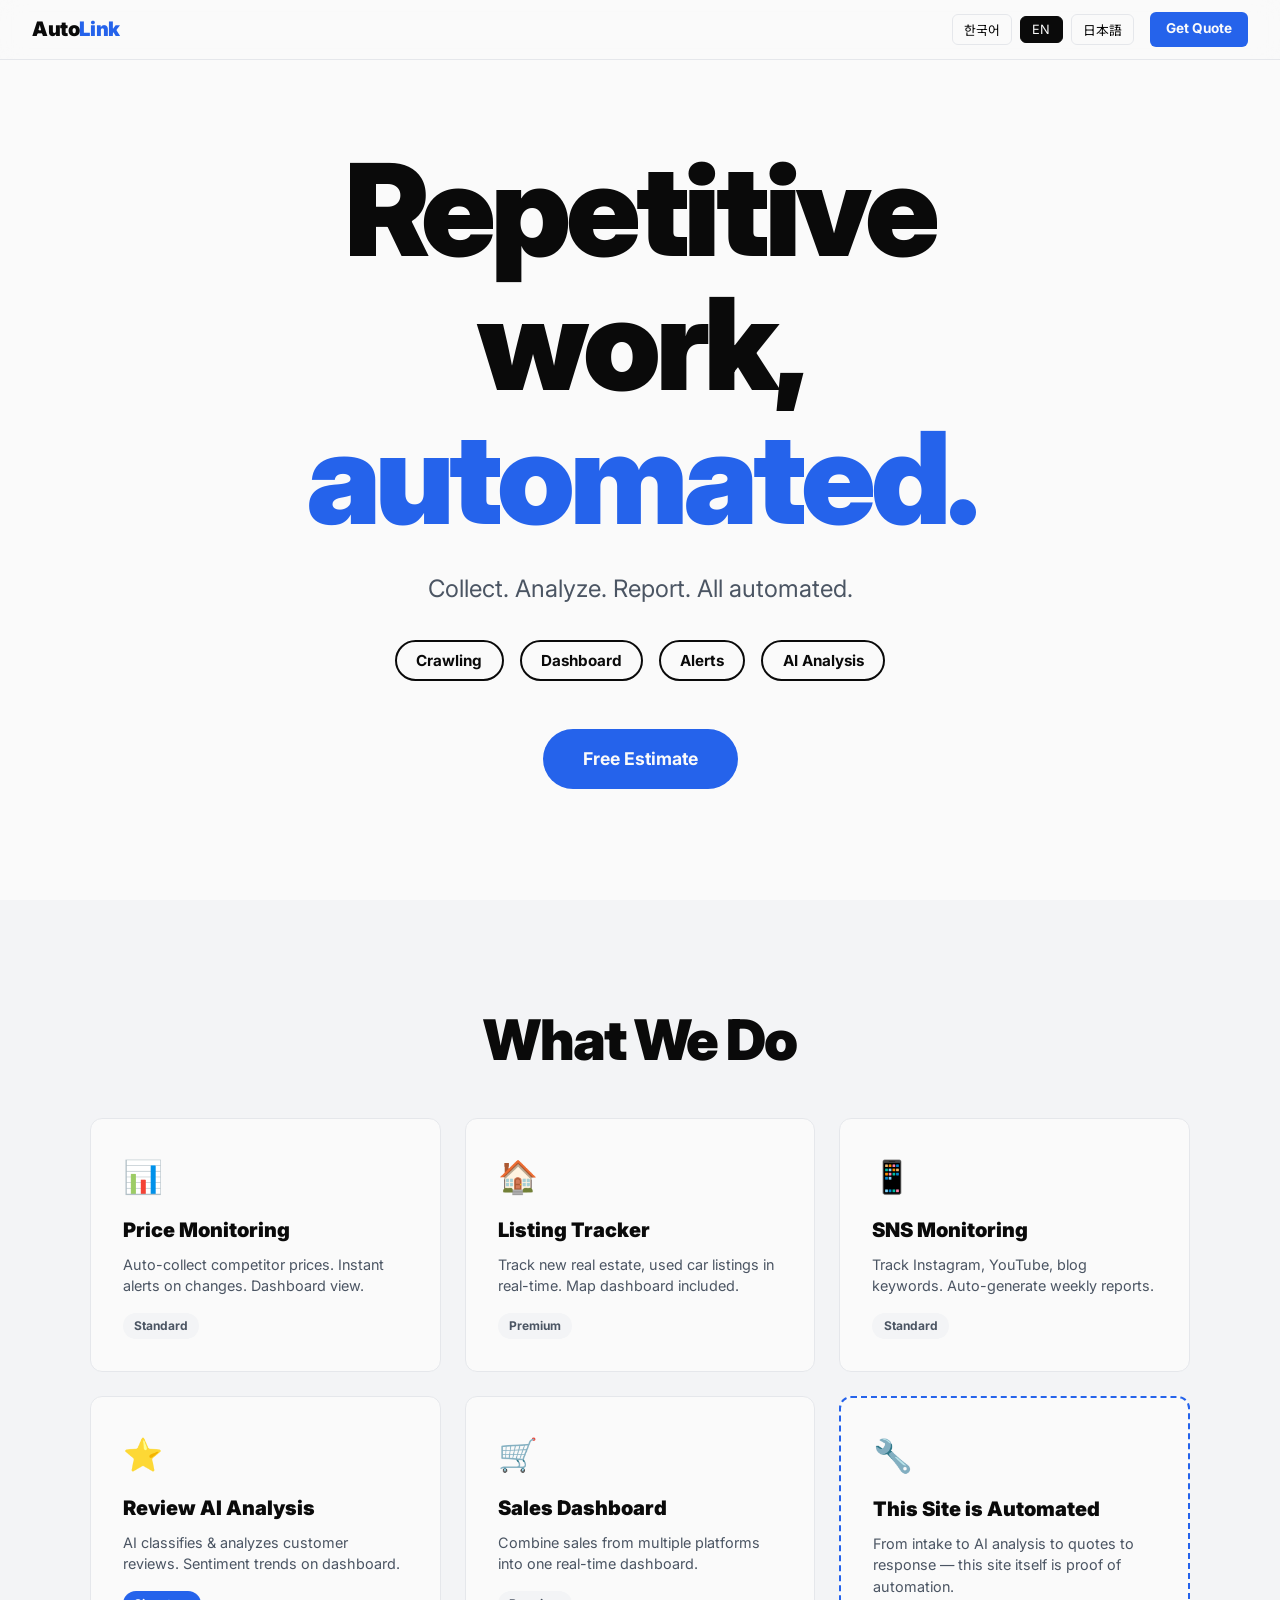
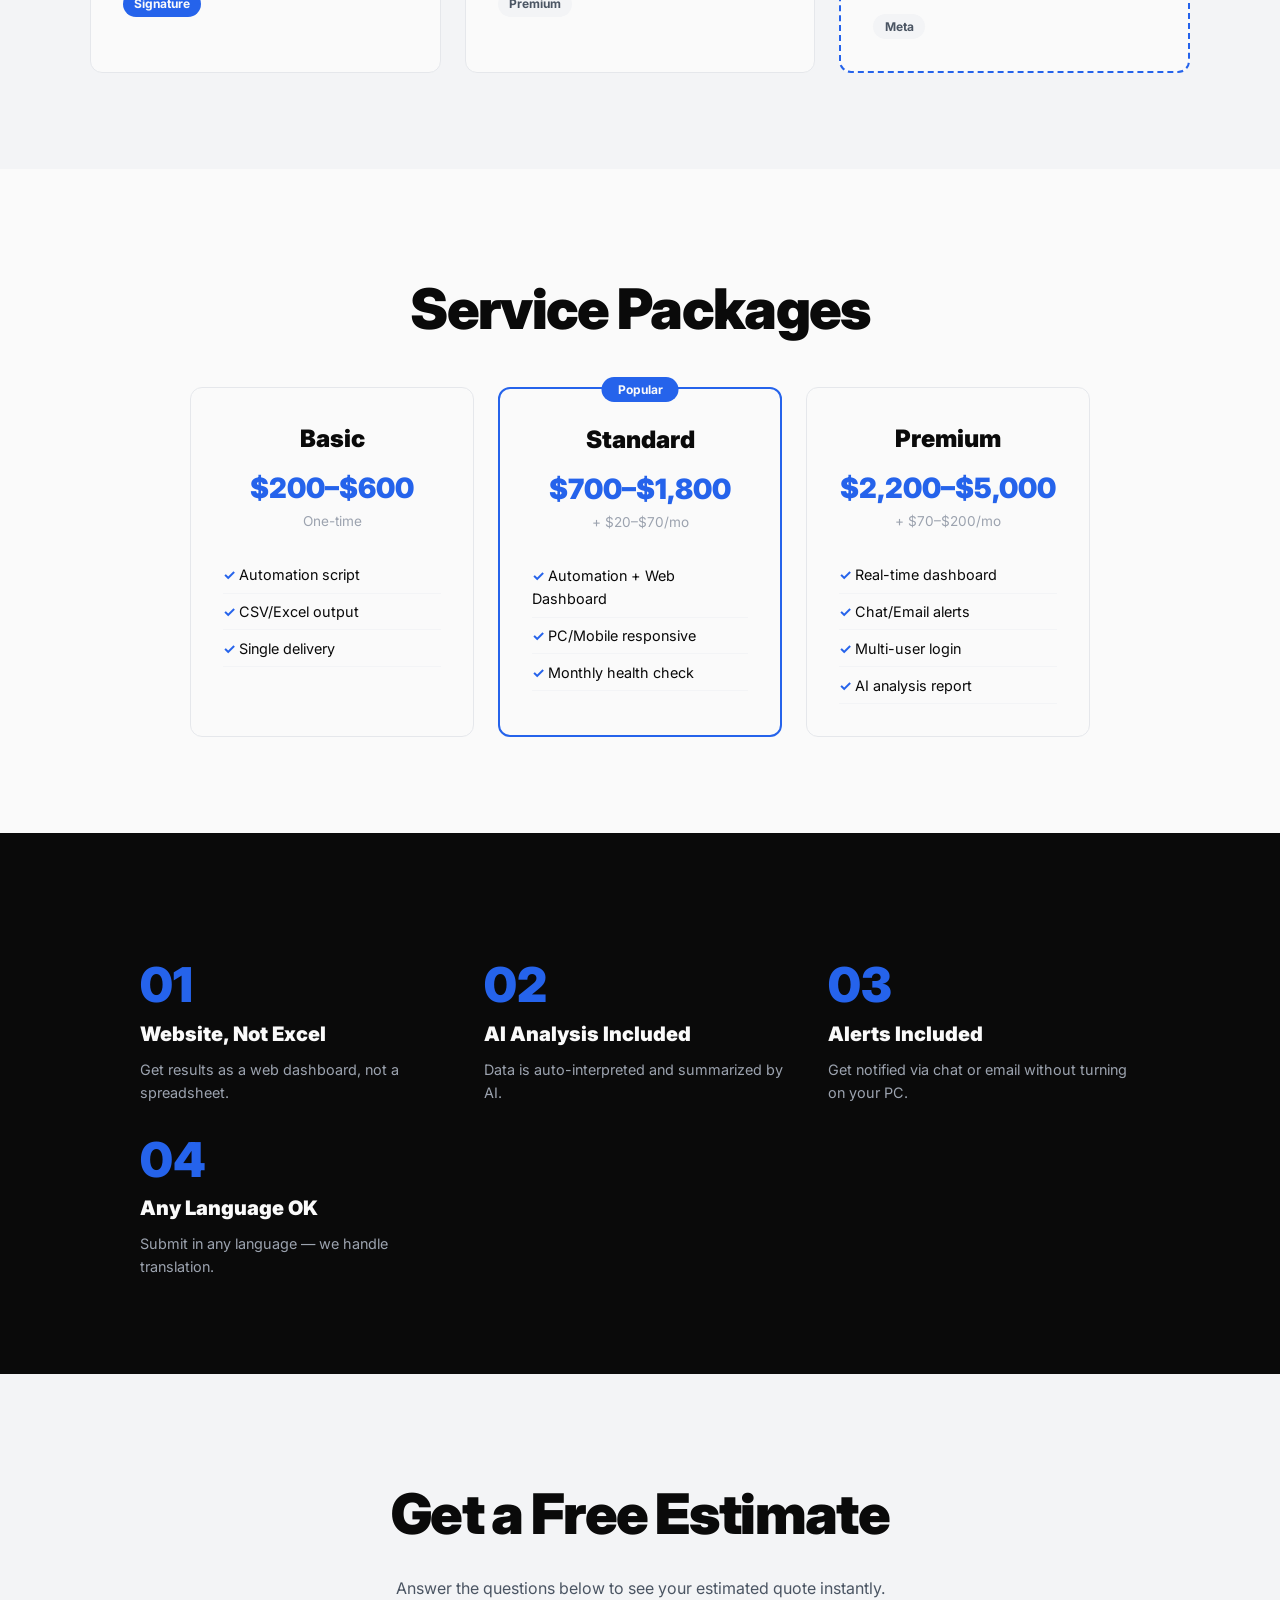
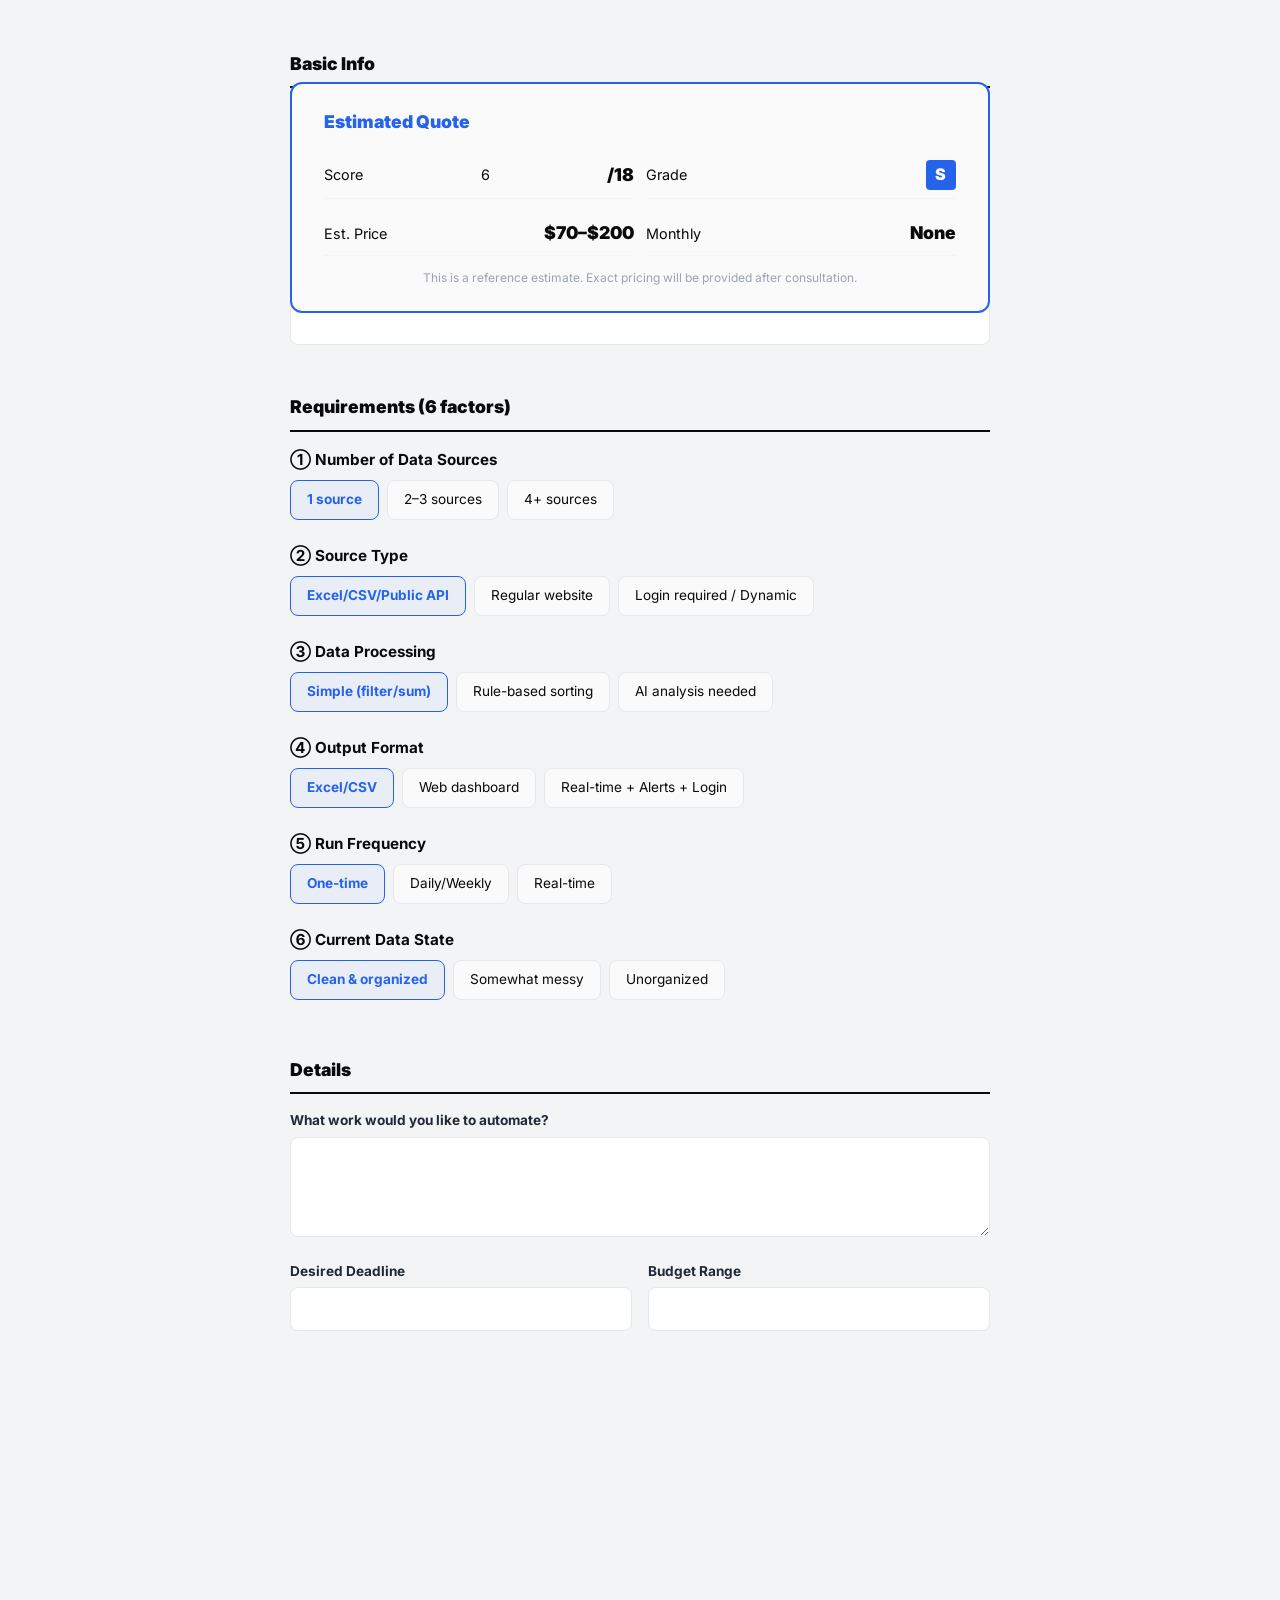
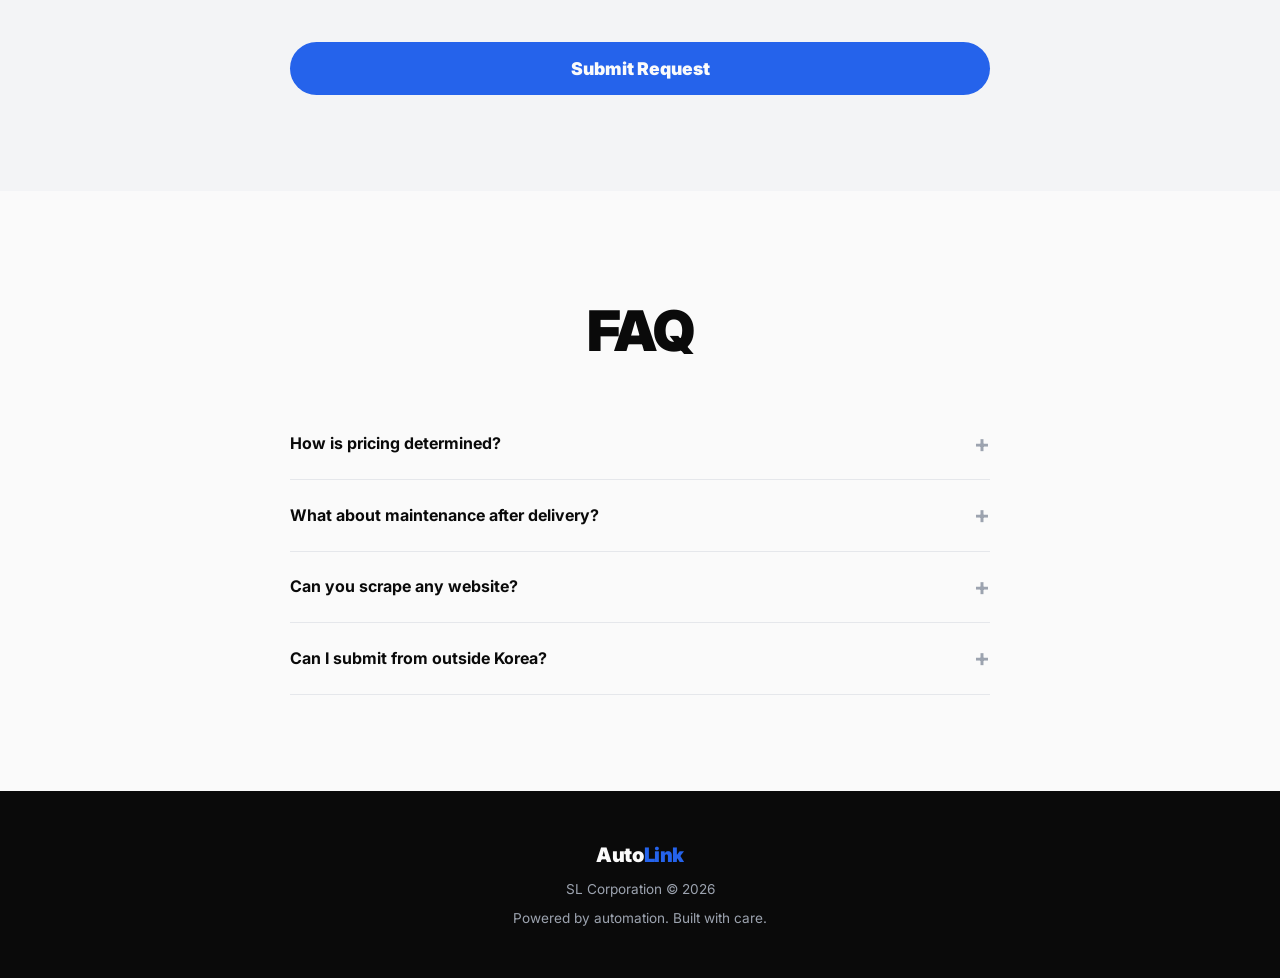
==== site/index.html @ 3a4b58ae "Initial AutoLink site: kinetic typography landing + multilingual intake form - Hero with KO/EN/JA ki" ====
<!DOCTYPE html>
<html lang="ko" data-lang="ko">
<head>
  <meta charset="UTF-8">
  <meta name="viewport" content="width=device-width, initial-scale=1.0">
  <title>AutoLink — Automate Your Work</title>
  <meta name="description" content="업무 자동화 + 웹 대시보드 서비스. 반복 업무를 자동으로. Submit in any language.">
  <link rel="stylesheet" href="style.css">
  <link rel="preconnect" href="https://fonts.googleapis.com">
  <link href="https://fonts.googleapis.com/css2?family=Inter:wght@400;700;900&family=Noto+Sans+KR:wght@400;700;900&family=Noto+Sans+JP:wght@400;700;900&display=swap" rel="stylesheet">
</head>
<body>
  <!-- Language Switcher (sticky) -->
  <nav id="lang-bar">
    <div class="lang-left">
      <span class="brand">Auto<span class="accent">Link</span></span>
    </div>
    <div class="lang-right">
      <button class="lang-btn active" data-lang="ko">한국어</button>
      <button class="lang-btn" data-lang="en">EN</button>
      <button class="lang-btn" data-lang="ja">日本語</button>
      <a href="#intake-form" class="nav-cta" data-i18n="nav_cta">의뢰하기</a>
    </div>
  </nav>

  <!-- SECTION 1: Hero — Kinetic Typography -->
  <section id="hero">
    <div class="hero-inner">
      <h1 class="kinetic-line line-1" data-i18n="hero_1">반복 업무,</h1>
      <h1 class="kinetic-line line-2 accent" data-i18n="hero_2">자동으로.</h1>
      <p class="hero-sub" data-i18n="hero_sub">수집. 분석. 보고. 전부 자동화합니다.</p>
      <div class="hero-words">
        <span class="rotating-word" data-i18n="hero_w1">크롤링</span>
        <span class="rotating-word" data-i18n="hero_w2">대시보드</span>
        <span class="rotating-word" data-i18n="hero_w3">알림</span>
        <span class="rotating-word" data-i18n="hero_w4">AI 분석</span>
      </div>
      <a href="#intake-form" class="hero-cta" data-i18n="hero_cta">무료 견적 받기</a>
    </div>
  </section>

  <!-- SECTION 2: Portfolio Gallery -->
  <section id="portfolio">
    <h2 class="section-title" data-i18n="portfolio_title">이런 일을 합니다</h2>
    <div class="portfolio-grid">
      <div class="portfolio-card reveal">
        <div class="card-icon">📊</div>
        <h3 data-i18n="case1_title">가격 모니터링</h3>
        <p data-i18n="case1_desc">경쟁사 가격을 자동 수집, 변동 시 즉시 알림. 대시보드에서 한눈에.</p>
        <span class="card-tag" data-i18n="case1_tag">Standard</span>
      </div>
      <div class="portfolio-card reveal">
        <div class="card-icon">🏠</div>
        <h3 data-i18n="case2_title">매물 추적</h3>
        <p data-i18n="case2_desc">부동산·중고차 등 신규 매물을 실시간 추적. 지도 대시보드 제공.</p>
        <span class="card-tag" data-i18n="case2_tag">Premium</span>
      </div>
      <div class="portfolio-card reveal">
        <div class="card-icon">📱</div>
        <h3 data-i18n="case3_title">SNS 모니터링</h3>
        <p data-i18n="case3_desc">인스타·유튜브·블로그 키워드 추적. 주간 리포트 자동 생성.</p>
        <span class="card-tag" data-i18n="case3_tag">Standard</span>
      </div>
      <div class="portfolio-card reveal">
        <div class="card-icon">⭐</div>
        <h3 data-i18n="case4_title">리뷰 AI 분석</h3>
        <p data-i18n="case4_desc">고객 리뷰를 AI가 분류·분석. 긍정/부정 트렌드를 대시보드로.</p>
        <span class="card-tag signature" data-i18n="case4_tag">Signature</span>
      </div>
      <div class="portfolio-card reveal">
        <div class="card-icon">🛒</div>
        <h3 data-i18n="case5_title">매출 통합 대시보드</h3>
        <p data-i18n="case5_desc">네이버·쿠팡·자사몰 매출을 하나의 대시보드에서 실시간 확인.</p>
        <span class="card-tag" data-i18n="case5_tag">Premium</span>
      </div>
      <div class="portfolio-card reveal meta">
        <div class="card-icon">🔧</div>
        <h3 data-i18n="case6_title">이 사이트도 자동화</h3>
        <p data-i18n="case6_desc">의뢰서 접수 → AI 분석 → 견적 → 응대까지, 이 사이트 자체가 자동화의 증거.</p>
        <span class="card-tag" data-i18n="case6_tag">Meta</span>
      </div>
    </div>
  </section>

  <!-- SECTION 3: Packages -->
  <section id="packages">
    <h2 class="section-title" data-i18n="pkg_title">서비스 패키지</h2>
    <div class="package-grid">
      <div class="package-card reveal">
        <h3>Basic</h3>
        <p class="price" data-i18n="pkg_basic_price">30~80만원</p>
        <p class="price-sub" data-i18n="pkg_basic_sub">일회성</p>
        <ul>
          <li data-i18n="pkg_basic_1">자동화 스크립트</li>
          <li data-i18n="pkg_basic_2">CSV/엑셀 결과물</li>
          <li data-i18n="pkg_basic_3">1회 납품</li>
        </ul>
      </div>
      <div class="package-card popular reveal">
        <div class="popular-badge" data-i18n="pkg_popular">인기</div>
        <h3>Standard</h3>
        <p class="price" data-i18n="pkg_std_price">100~250만원</p>
        <p class="price-sub" data-i18n="pkg_std_sub">+ 월 3~10만원</p>
        <ul>
          <li data-i18n="pkg_std_1">자동화 + 웹 대시보드</li>
          <li data-i18n="pkg_std_2">PC/모바일 반응형</li>
          <li data-i18n="pkg_std_3">월 1회 동작 점검</li>
        </ul>
      </div>
      <div class="package-card reveal">
        <h3>Premium</h3>
        <p class="price" data-i18n="pkg_prm_price">300~700만원</p>
        <p class="price-sub" data-i18n="pkg_prm_sub">+ 월 10~30만원</p>
        <ul>
          <li data-i18n="pkg_prm_1">실시간 대시보드</li>
          <li data-i18n="pkg_prm_2">카톡/이메일 알림</li>
          <li data-i18n="pkg_prm_3">다중 사용자 로그인</li>
          <li data-i18n="pkg_prm_4">AI 분석 리포트</li>
        </ul>
      </div>
    </div>
  </section>

  <!-- SECTION 4: Differentiators -->
  <section id="diff">
    <div class="diff-grid">
      <div class="diff-item reveal">
        <span class="diff-num">01</span>
        <h3 data-i18n="diff1_title">엑셀이 아닌 사이트로</h3>
        <p data-i18n="diff1_desc">결과물을 엑셀이 아닌 웹 대시보드로 받습니다.</p>
      </div>
      <div class="diff-item reveal">
        <span class="diff-num">02</span>
        <h3 data-i18n="diff2_title">AI 분석 포함</h3>
        <p data-i18n="diff2_desc">데이터를 AI가 자동 해석·요약합니다.</p>
      </div>
      <div class="diff-item reveal">
        <span class="diff-num">03</span>
        <h3 data-i18n="diff3_title">알림 기본 포함</h3>
        <p data-i18n="diff3_desc">PC를 켜지 않아도 카톡/이메일로 알림.</p>
      </div>
      <div class="diff-item reveal">
        <span class="diff-num">04</span>
        <h3 data-i18n="diff4_title">어떤 언어든 OK</h3>
        <p data-i18n="diff4_desc">Submit in any language — we handle translation.</p>
      </div>
    </div>
  </section>

  <!-- SECTION 5: Intake Form + Live Estimate -->
  <section id="intake-form">
    <h2 class="section-title" data-i18n="form_title">무료 견적 받기</h2>
    <p class="section-desc" data-i18n="form_desc">아래 질문에 답하시면 예상 견적을 바로 확인할 수 있습니다.</p>

    <div class="form-container">
      <form id="autolink-form" action="https://api.web3forms.com/submit" method="POST">
        <input type="hidden" name="access_key" value="YOUR_WEB3FORMS_KEY">
        <input type="hidden" name="subject" value="AutoLink 의뢰서">
        <input type="hidden" name="from_name" value="AutoLink Intake">

        <!-- Basic Info -->
        <fieldset class="form-section">
          <legend data-i18n="form_basic">기본 정보</legend>
          <div class="form-row">
            <label data-i18n="form_name">이름 / 회사명</label>
            <input type="text" name="name" required>
          </div>
          <div class="form-row">
            <label data-i18n="form_email">이메일</label>
            <input type="email" name="email" required>
          </div>
          <div class="form-row">
            <label data-i18n="form_industry">업종</label>
            <input type="text" name="industry">
          </div>
        </fieldset>

        <!-- 6-Variable Rubric -->
        <fieldset class="form-section rubric">
          <legend data-i18n="form_rubric">자동화 요구사항 (6가지)</legend>

          <!-- V1: Data Sources -->
          <div class="rubric-q">
            <p class="q-label" data-i18n="v1_label">① 데이터 소스 수</p>
            <div class="radio-group">
              <label><input type="radio" name="v1" value="1" checked><span data-i18n="v1_1">1개</span></label>
              <label><input type="radio" name="v1" value="2"><span data-i18n="v1_2">2~3개</span></label>
              <label><input type="radio" name="v1" value="3"><span data-i18n="v1_3">4개 이상</span></label>
            </div>
          </div>

          <!-- V2: Source Type -->
          <div class="rubric-q">
            <p class="q-label" data-i18n="v2_label">② 소스 종류</p>
            <div class="radio-group">
              <label><input type="radio" name="v2" value="1" checked><span data-i18n="v2_1">엑셀/CSV/공개 API</span></label>
              <label><input type="radio" name="v2" value="2"><span data-i18n="v2_2">일반 웹사이트</span></label>
              <label><input type="radio" name="v2" value="3"><span data-i18n="v2_3">로그인 필요/동적 사이트</span></label>
            </div>
          </div>

          <!-- V3: Transform Logic -->
          <div class="rubric-q">
            <p class="q-label" data-i18n="v3_label">③ 데이터 가공</p>
            <div class="radio-group">
              <label><input type="radio" name="v3" value="1" checked><span data-i18n="v3_1">단순 (필터/합계)</span></label>
              <label><input type="radio" name="v3" value="2"><span data-i18n="v3_2">룰 기반 분류</span></label>
              <label><input type="radio" name="v3" value="3"><span data-i18n="v3_3">AI 분석 필요</span></label>
            </div>
          </div>

          <!-- V4: Output -->
          <div class="rubric-q">
            <p class="q-label" data-i18n="v4_label">④ 결과물 형태</p>
            <div class="radio-group">
              <label><input type="radio" name="v4" value="1" checked><span data-i18n="v4_1">엑셀/CSV</span></label>
              <label><input type="radio" name="v4" value="2"><span data-i18n="v4_2">웹 대시보드</span></label>
              <label><input type="radio" name="v4" value="3"><span data-i18n="v4_3">실시간 + 알림 + 로그인</span></label>
            </div>
          </div>

          <!-- V5: Frequency -->
          <div class="rubric-q">
            <p class="q-label" data-i18n="v5_label">⑤ 실행 빈도</p>
            <div class="radio-group">
              <label><input type="radio" name="v5" value="1" checked><span data-i18n="v5_1">1회성</span></label>
              <label><input type="radio" name="v5" value="2"><span data-i18n="v5_2">매일/매주</span></label>
              <label><input type="radio" name="v5" value="3"><span data-i18n="v5_3">실시간</span></label>
            </div>
          </div>

          <!-- V6: Data Quality -->
          <div class="rubric-q">
            <p class="q-label" data-i18n="v6_label">⑥ 현재 데이터 상태</p>
            <div class="radio-group">
              <label><input type="radio" name="v6" value="1" checked><span data-i18n="v6_1">깨끗·정리됨</span></label>
              <label><input type="radio" name="v6" value="2"><span data-i18n="v6_2">다소 불규칙</span></label>
              <label><input type="radio" name="v6" value="3"><span data-i18n="v6_3">정리 안 됨</span></label>
            </div>
          </div>
        </fieldset>

        <!-- Free Description -->
        <fieldset class="form-section">
          <legend data-i18n="form_detail">상세 설명</legend>
          <div class="form-row">
            <label data-i18n="form_what">어떤 업무를 자동화하고 싶으신가요?</label>
            <textarea name="description" rows="4"></textarea>
          </div>
          <div class="form-row half">
            <div>
              <label data-i18n="form_deadline">희망 납기</label>
              <input type="text" name="deadline">
            </div>
            <div>
              <label data-i18n="form_budget">예산 범위</label>
              <input type="text" name="budget">
            </div>
          </div>
        </fieldset>

        <!-- Live Estimate -->
        <div id="estimate-box">
          <div class="estimate-header" data-i18n="est_title">예상 견적</div>
          <div class="estimate-body">
            <div class="est-row">
              <span data-i18n="est_score">점수</span>
              <span id="est-score">6</span><span>/18</span>
            </div>
            <div class="est-row">
              <span data-i18n="est_grade">등급</span>
              <span id="est-grade">S</span>
            </div>
            <div class="est-row">
              <span data-i18n="est_price">예상 단가</span>
              <span id="est-price">10~30만원</span>
            </div>
            <div class="est-row">
              <span data-i18n="est_sub">월 구독</span>
              <span id="est-sub">없음</span>
            </div>
          </div>
          <p class="est-disclaimer" data-i18n="est_disclaimer">이 견적은 참고용이며, 정확한 견적은 상담 후 안내됩니다.</p>
        </div>

        <!-- Hidden: send rubric scores -->
        <input type="hidden" name="rubric_score" id="hidden-score">
        <input type="hidden" name="rubric_grade" id="hidden-grade">
        <input type="hidden" name="rubric_estimate" id="hidden-estimate">
        <input type="hidden" name="client_language" id="hidden-lang">

        <button type="submit" class="submit-btn" data-i18n="form_submit">의뢰서 제출</button>
      </form>
    </div>
  </section>

  <!-- SECTION 6: FAQ -->
  <section id="faq">
    <h2 class="section-title" data-i18n="faq_title">자주 묻는 질문</h2>
    <div class="faq-list">
      <details class="faq-item reveal">
        <summary data-i18n="faq1_q">비용은 어떻게 산정되나요?</summary>
        <p data-i18n="faq1_a">위 의뢰서의 6가지 항목을 기반으로 복잡도를 측정합니다. 점수에 따라 S~D등급이 결정되며, 등급별 단가 범위가 적용됩니다.</p>
      </details>
      <details class="faq-item reveal">
        <summary data-i18n="faq2_q">납품 후 유지보수는 어떻게 되나요?</summary>
        <p data-i18n="faq2_a">월 구독 상품을 선택하시면 호스팅, 모니터링, 사이트 구조 변경 대응이 포함됩니다. 비구독 시 변경 대응은 건당 별도 견적입니다.</p>
      </details>
      <details class="faq-item reveal">
        <summary data-i18n="faq3_q">어떤 사이트든 크롤링 가능한가요?</summary>
        <p data-i18n="faq3_a">약관상 자동화가 금지된 플랫폼, 캡차/생체 인증 사이트, 모바일 앱은 서비스 범위에 포함되지 않습니다. 공개 API가 있는 경우 우선 활용합니다.</p>
      </details>
      <details class="faq-item reveal">
        <summary data-i18n="faq4_q">해외에서도 의뢰 가능한가요?</summary>
        <p data-i18n="faq4_a">네. 어떤 언어로든 의뢰서를 작성하실 수 있으며, 모든 커뮤니케이션은 고객님의 언어로 진행됩니다.</p>
      </details>
    </div>
  </section>

  <!-- Footer -->
  <footer>
    <div class="footer-inner">
      <span class="brand">Auto<span class="accent">Link</span></span>
      <p>SL Corporation &copy; 2026</p>
      <p class="footer-note" data-i18n="footer_note">Powered by automation. Built with care.</p>
    </div>
  </footer>

  <script src="script.js"></script>
</body>
</html>
---- site/style.css ----
/* === RESET & BASE === */
*, *::before, *::after { margin: 0; padding: 0; box-sizing: border-box; }

:root {
  --black: #0a0a0a;
  --white: #fafafa;
  --accent: #2563eb;
  --accent-light: #3b82f6;
  --gray-100: #f3f4f6;
  --gray-200: #e5e7eb;
  --gray-400: #9ca3af;
  --gray-600: #4b5563;
  --gray-800: #1f2937;
  --radius: 12px;
  --font: 'Inter', 'Noto Sans KR', 'Noto Sans JP', system-ui, sans-serif;
}

html { scroll-behavior: smooth; font-size: 16px; }

body {
  font-family: var(--font);
  background: var(--white);
  color: var(--black);
  line-height: 1.6;
  overflow-x: hidden;
}

.accent { color: var(--accent); }

/* === NAV / LANG BAR === */
#lang-bar {
  position: fixed;
  top: 0;
  left: 0;
  right: 0;
  z-index: 1000;
  display: flex;
  align-items: center;
  justify-content: space-between;
  padding: 0.75rem 2rem;
  background: rgba(250, 250, 250, 0.85);
  backdrop-filter: blur(12px);
  border-bottom: 1px solid var(--gray-200);
}

.brand {
  font-weight: 900;
  font-size: 1.25rem;
  letter-spacing: -0.02em;
}

.lang-right {
  display: flex;
  align-items: center;
  gap: 0.5rem;
}

.lang-btn {
  background: none;
  border: 1px solid var(--gray-200);
  border-radius: 6px;
  padding: 0.3rem 0.7rem;
  font-size: 0.8rem;
  cursor: pointer;
  transition: all 0.2s;
  font-family: var(--font);
}

.lang-btn:hover { border-color: var(--accent); color: var(--accent); }
.lang-btn.active { background: var(--black); color: var(--white); border-color: var(--black); }

.nav-cta {
  background: var(--accent);
  color: var(--white);
  text-decoration: none;
  padding: 0.4rem 1rem;
  border-radius: 6px;
  font-size: 0.85rem;
  font-weight: 700;
  margin-left: 0.5rem;
  transition: background 0.2s;
}

.nav-cta:hover { background: var(--accent-light); }

/* === HERO === */
#hero {
  min-height: 100vh;
  display: flex;
  align-items: center;
  justify-content: center;
  padding: 6rem 2rem 4rem;
  text-align: center;
}

.hero-inner { max-width: 900px; }

.kinetic-line {
  font-size: clamp(3rem, 10vw, 8rem);
  font-weight: 900;
  line-height: 1.05;
  letter-spacing: -0.04em;
  opacity: 0;
  transform: translateY(60px);
  animation: slideUp 0.8s cubic-bezier(0.16, 1, 0.3, 1) forwards;
}

.line-1 { animation-delay: 0.2s; }
.line-2 { animation-delay: 0.5s; }

.hero-sub {
  font-size: clamp(1rem, 2.5vw, 1.5rem);
  color: var(--gray-600);
  margin-top: 1.5rem;
  opacity: 0;
  animation: fadeIn 0.8s 0.9s forwards;
}

.hero-words {
  display: flex;
  gap: 1rem;
  justify-content: center;
  flex-wrap: wrap;
  margin-top: 2rem;
  opacity: 0;
  animation: fadeIn 0.8s 1.2s forwards;
}

.rotating-word {
  display: inline-block;
  padding: 0.4rem 1.2rem;
  border: 2px solid var(--black);
  border-radius: 100px;
  font-weight: 700;
  font-size: 0.95rem;
  transition: all 0.3s;
}

.rotating-word:hover {
  background: var(--black);
  color: var(--white);
  transform: scale(1.05);
}

.hero-cta {
  display: inline-block;
  margin-top: 3rem;
  padding: 1rem 2.5rem;
  background: var(--accent);
  color: var(--white);
  text-decoration: none;
  font-size: 1.1rem;
  font-weight: 700;
  border-radius: 100px;
  opacity: 0;
  animation: fadeIn 0.8s 1.5s forwards;
  transition: transform 0.2s, background 0.2s;
}

.hero-cta:hover { background: var(--accent-light); transform: scale(1.04); }

/* === SECTIONS COMMON === */
section { padding: 6rem 2rem; }

.section-title {
  font-size: clamp(2rem, 5vw, 3.5rem);
  font-weight: 900;
  letter-spacing: -0.03em;
  text-align: center;
  margin-bottom: 1rem;
}

.section-desc {
  text-align: center;
  color: var(--gray-600);
  max-width: 600px;
  margin: 0 auto 3rem;
}

/* === PORTFOLIO === */
#portfolio { background: var(--gray-100); }

.portfolio-grid {
  display: grid;
  grid-template-columns: repeat(auto-fit, minmax(300px, 1fr));
  gap: 1.5rem;
  max-width: 1100px;
  margin: 2rem auto 0;
}

.portfolio-card {
  background: var(--white);
  border-radius: var(--radius);
  padding: 2rem;
  border: 1px solid var(--gray-200);
  transition: transform 0.3s, box-shadow 0.3s;
}

.portfolio-card:hover {
  transform: translateY(-4px);
  box-shadow: 0 12px 40px rgba(0,0,0,0.08);
}

.portfolio-card.meta { border: 2px dashed var(--accent); }

.card-icon { font-size: 2rem; margin-bottom: 0.75rem; }

.portfolio-card h3 {
  font-size: 1.25rem;
  font-weight: 900;
  margin-bottom: 0.5rem;
}

.portfolio-card p {
  color: var(--gray-600);
  font-size: 0.9rem;
  line-height: 1.5;
}

.card-tag {
  display: inline-block;
  margin-top: 1rem;
  padding: 0.2rem 0.7rem;
  background: var(--gray-100);
  border-radius: 100px;
  font-size: 0.75rem;
  font-weight: 700;
  color: var(--gray-600);
}

.card-tag.signature { background: var(--accent); color: var(--white); }

/* === PACKAGES === */
.package-grid {
  display: grid;
  grid-template-columns: repeat(auto-fit, minmax(260px, 1fr));
  gap: 1.5rem;
  max-width: 900px;
  margin: 2rem auto 0;
}

.package-card {
  background: var(--white);
  border: 1px solid var(--gray-200);
  border-radius: var(--radius);
  padding: 2rem;
  text-align: center;
  position: relative;
  transition: transform 0.3s;
}

.package-card:hover { transform: translateY(-4px); }

.package-card.popular { border: 2px solid var(--accent); }

.popular-badge {
  position: absolute;
  top: -12px;
  left: 50%;
  transform: translateX(-50%);
  background: var(--accent);
  color: var(--white);
  padding: 0.2rem 1rem;
  border-radius: 100px;
  font-size: 0.75rem;
  font-weight: 700;
}

.package-card h3 { font-size: 1.5rem; font-weight: 900; }

.price {
  font-size: 1.75rem;
  font-weight: 900;
  color: var(--accent);
  margin: 0.5rem 0 0;
}

.price-sub { color: var(--gray-400); font-size: 0.85rem; margin-bottom: 1.5rem; }

.package-card ul { list-style: none; text-align: left; }
.package-card li {
  padding: 0.4rem 0;
  border-bottom: 1px solid var(--gray-100);
  font-size: 0.9rem;
}
.package-card li::before { content: '✓ '; color: var(--accent); font-weight: 700; }

/* === DIFFERENTIATORS === */
#diff { background: var(--black); color: var(--white); }

.diff-grid {
  display: grid;
  grid-template-columns: repeat(auto-fit, minmax(240px, 1fr));
  gap: 2rem;
  max-width: 1000px;
  margin: 2rem auto 0;
}

.diff-num {
  font-size: 3rem;
  font-weight: 900;
  color: var(--accent);
  line-height: 1;
}

.diff-item h3 { font-size: 1.25rem; font-weight: 900; margin: 0.5rem 0; }
.diff-item p { color: var(--gray-400); font-size: 0.9rem; }

#diff .section-title { color: var(--white); }

/* === INTAKE FORM === */
#intake-form { background: var(--gray-100); }

.form-container {
  max-width: 700px;
  margin: 0 auto;
}

.form-section {
  border: none;
  margin-bottom: 2rem;
}

.form-section legend {
  font-size: 1.1rem;
  font-weight: 900;
  margin-bottom: 1rem;
  padding-bottom: 0.5rem;
  border-bottom: 2px solid var(--black);
  width: 100%;
}

.form-row { margin-bottom: 1rem; }

.form-row label {
  display: block;
  font-weight: 700;
  font-size: 0.85rem;
  margin-bottom: 0.3rem;
  color: var(--gray-800);
}

.form-row input,
.form-row textarea {
  width: 100%;
  padding: 0.7rem 1rem;
  border: 1px solid var(--gray-200);
  border-radius: 8px;
  font-size: 0.95rem;
  font-family: var(--font);
  transition: border-color 0.2s;
}

.form-row input:focus,
.form-row textarea:focus {
  outline: none;
  border-color: var(--accent);
  box-shadow: 0 0 0 3px rgba(37, 99, 235, 0.1);
}

.form-row.half {
  display: grid;
  grid-template-columns: 1fr 1fr;
  gap: 1rem;
}

.rubric-q {
  margin-bottom: 1.5rem;
}

.q-label {
  font-weight: 700;
  font-size: 0.95rem;
  margin-bottom: 0.5rem;
}

.radio-group {
  display: flex;
  flex-wrap: wrap;
  gap: 0.5rem;
}

.radio-group label {
  display: flex;
  align-items: center;
  gap: 0.4rem;
  padding: 0.5rem 1rem;
  border: 1px solid var(--gray-200);
  border-radius: 8px;
  cursor: pointer;
  font-size: 0.85rem;
  transition: all 0.2s;
  background: var(--white);
}

.radio-group label:has(input:checked) {
  border-color: var(--accent);
  background: rgba(37, 99, 235, 0.05);
  color: var(--accent);
  font-weight: 700;
}

.radio-group input { display: none; }

/* === ESTIMATE BOX === */
#estimate-box {
  background: var(--white);
  border: 2px solid var(--accent);
  border-radius: var(--radius);
  padding: 1.5rem 2rem;
  margin: 2rem 0;
  position: sticky;
  bottom: 1rem;
}

.estimate-header {
  font-weight: 900;
  font-size: 1.1rem;
  margin-bottom: 1rem;
  color: var(--accent);
}

.estimate-body { display: grid; grid-template-columns: repeat(2, 1fr); gap: 0.75rem; }

.est-row {
  display: flex;
  justify-content: space-between;
  align-items: center;
  padding: 0.5rem 0;
  border-bottom: 1px solid var(--gray-100);
  font-size: 0.9rem;
}

.est-row span:last-child { font-weight: 900; font-size: 1.1rem; }

#est-grade {
  display: inline-block;
  padding: 0.15rem 0.6rem;
  background: var(--accent);
  color: var(--white);
  border-radius: 4px;
  font-size: 1rem;
}

.est-disclaimer {
  color: var(--gray-400);
  font-size: 0.75rem;
  margin-top: 0.75rem;
  text-align: center;
}

.submit-btn {
  display: block;
  width: 100%;
  padding: 1rem;
  background: var(--accent);
  color: var(--white);
  border: none;
  border-radius: 100px;
  font-size: 1.1rem;
  font-weight: 900;
  cursor: pointer;
  font-family: var(--font);
  transition: background 0.2s, transform 0.2s;
}

.submit-btn:hover { background: var(--accent-light); transform: scale(1.02); }

/* === FAQ === */
.faq-list { max-width: 700px; margin: 2rem auto 0; }

.faq-item {
  border-bottom: 1px solid var(--gray-200);
  padding: 1rem 0;
}

.faq-item summary {
  font-weight: 700;
  font-size: 1rem;
  cursor: pointer;
  list-style: none;
  display: flex;
  justify-content: space-between;
  align-items: center;
}

.faq-item summary::after { content: '+'; font-size: 1.5rem; color: var(--gray-400); }
.faq-item[open] summary::after { content: '−'; }

.faq-item p {
  color: var(--gray-600);
  font-size: 0.9rem;
  margin-top: 0.75rem;
  line-height: 1.6;
}

/* === FOOTER === */
footer {
  background: var(--black);
  color: var(--white);
  padding: 3rem 2rem;
  text-align: center;
}

.footer-inner p { color: var(--gray-400); font-size: 0.85rem; margin-top: 0.5rem; }

/* === ANIMATIONS === */
@keyframes slideUp {
  to { opacity: 1; transform: translateY(0); }
}

@keyframes fadeIn {
  to { opacity: 1; }
}

.reveal {
  opacity: 0;
  transform: translateY(30px);
  transition: opacity 0.6s, transform 0.6s;
}

.reveal.visible {
  opacity: 1;
  transform: translateY(0);
}

/* === RESPONSIVE === */
@media (max-width: 768px) {
  #lang-bar { padding: 0.5rem 1rem; }
  .nav-cta { display: none; }

  .kinetic-line { font-size: clamp(2.5rem, 12vw, 5rem); }

  .hero-words { gap: 0.5rem; }
  .rotating-word { font-size: 0.8rem; padding: 0.3rem 0.8rem; }

  .portfolio-grid { grid-template-columns: 1fr; }
  .package-grid { grid-template-columns: 1fr; }
  .diff-grid { grid-template-columns: 1fr; }

  .estimate-body { grid-template-columns: 1fr; }

  .form-row.half { grid-template-columns: 1fr; }

  #estimate-box { position: static; }

  .radio-group { flex-direction: column; }
}

@media (max-width: 480px) {
  section { padding: 4rem 1rem; }
  .kinetic-line { font-size: clamp(2rem, 14vw, 3.5rem); }
}
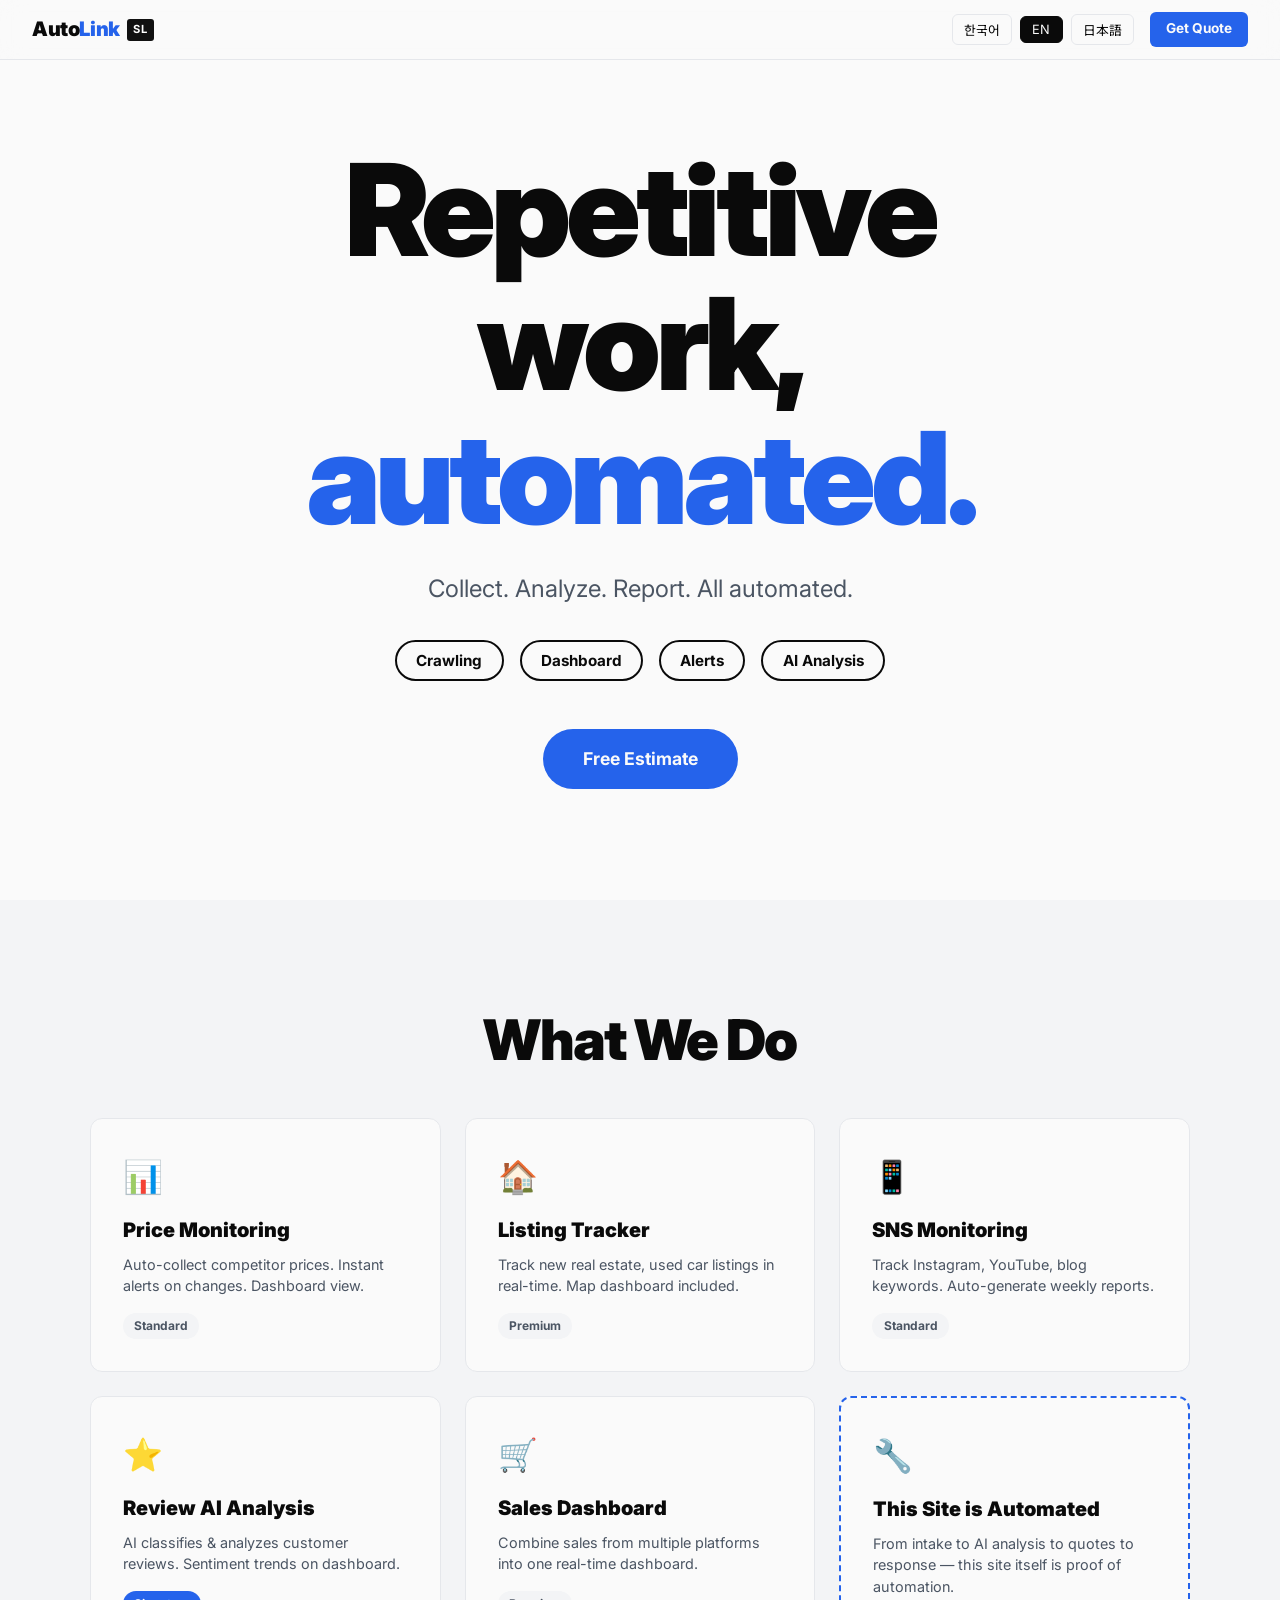
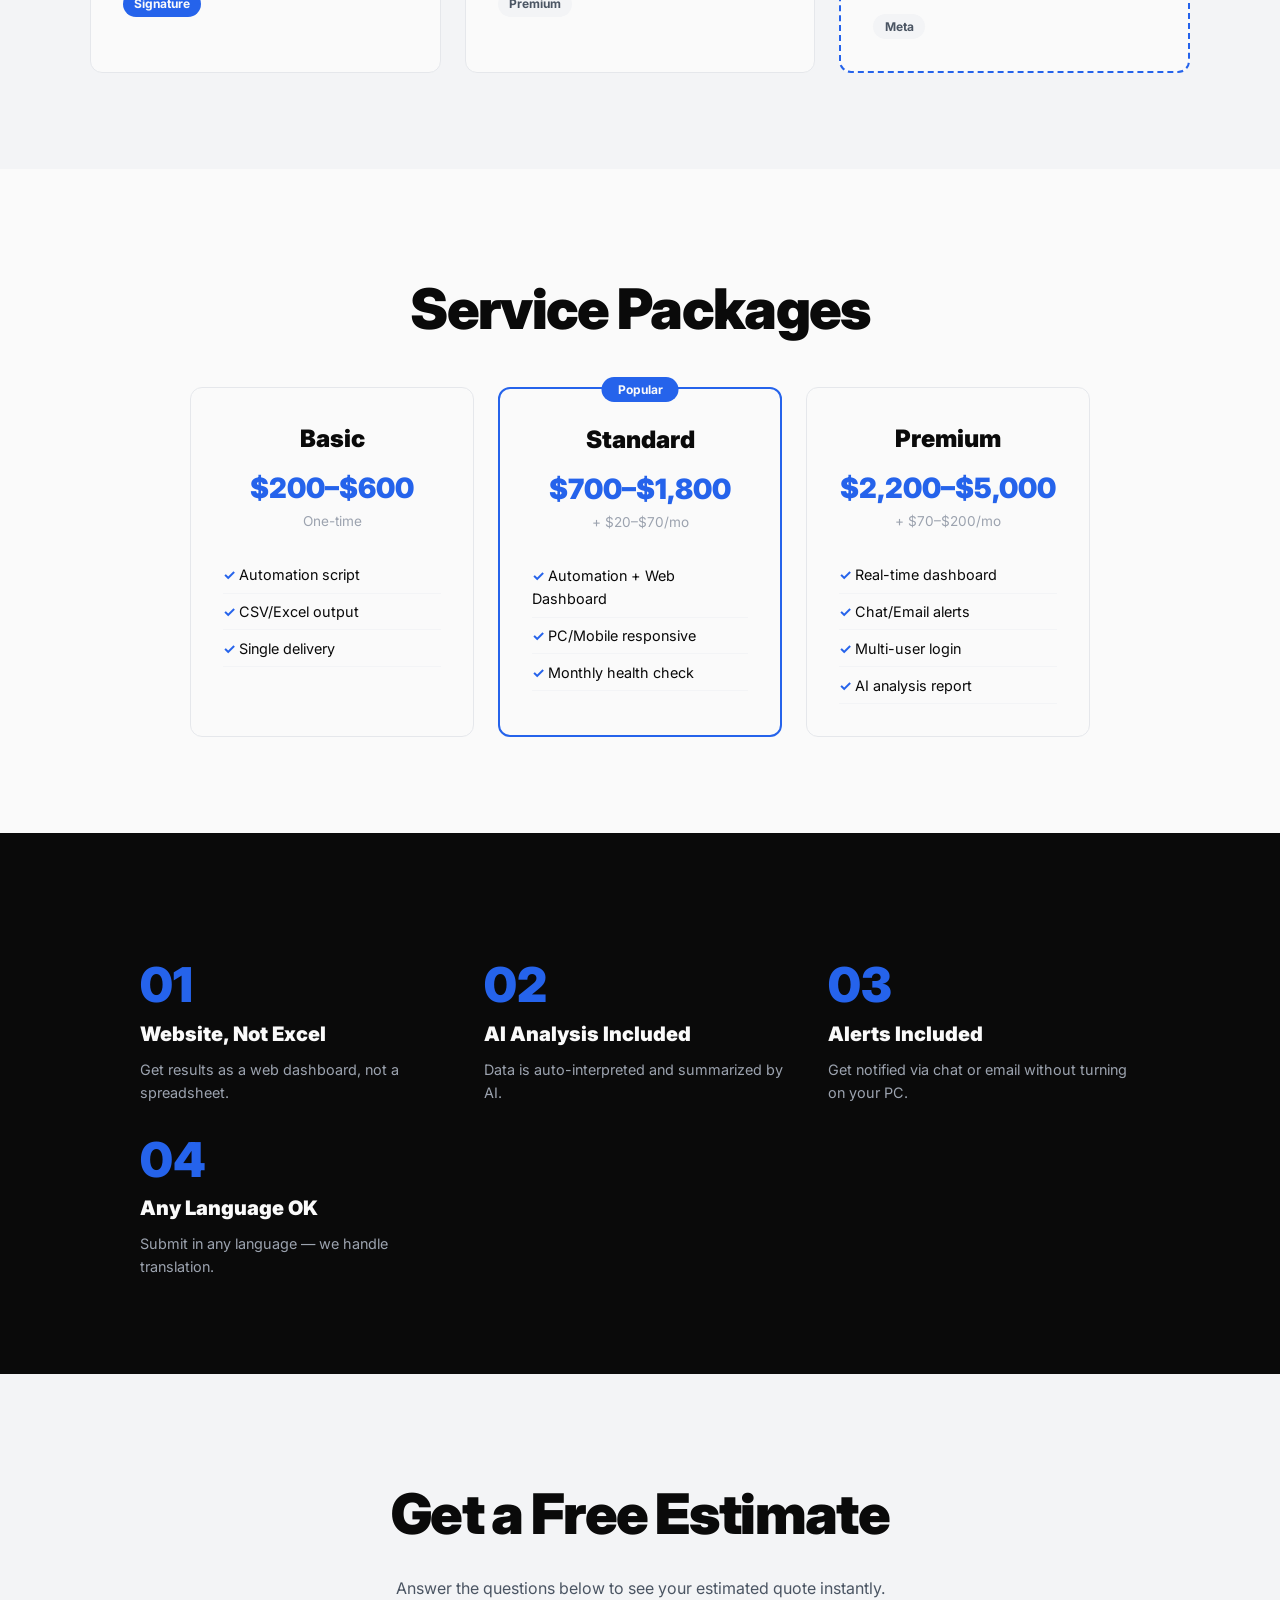
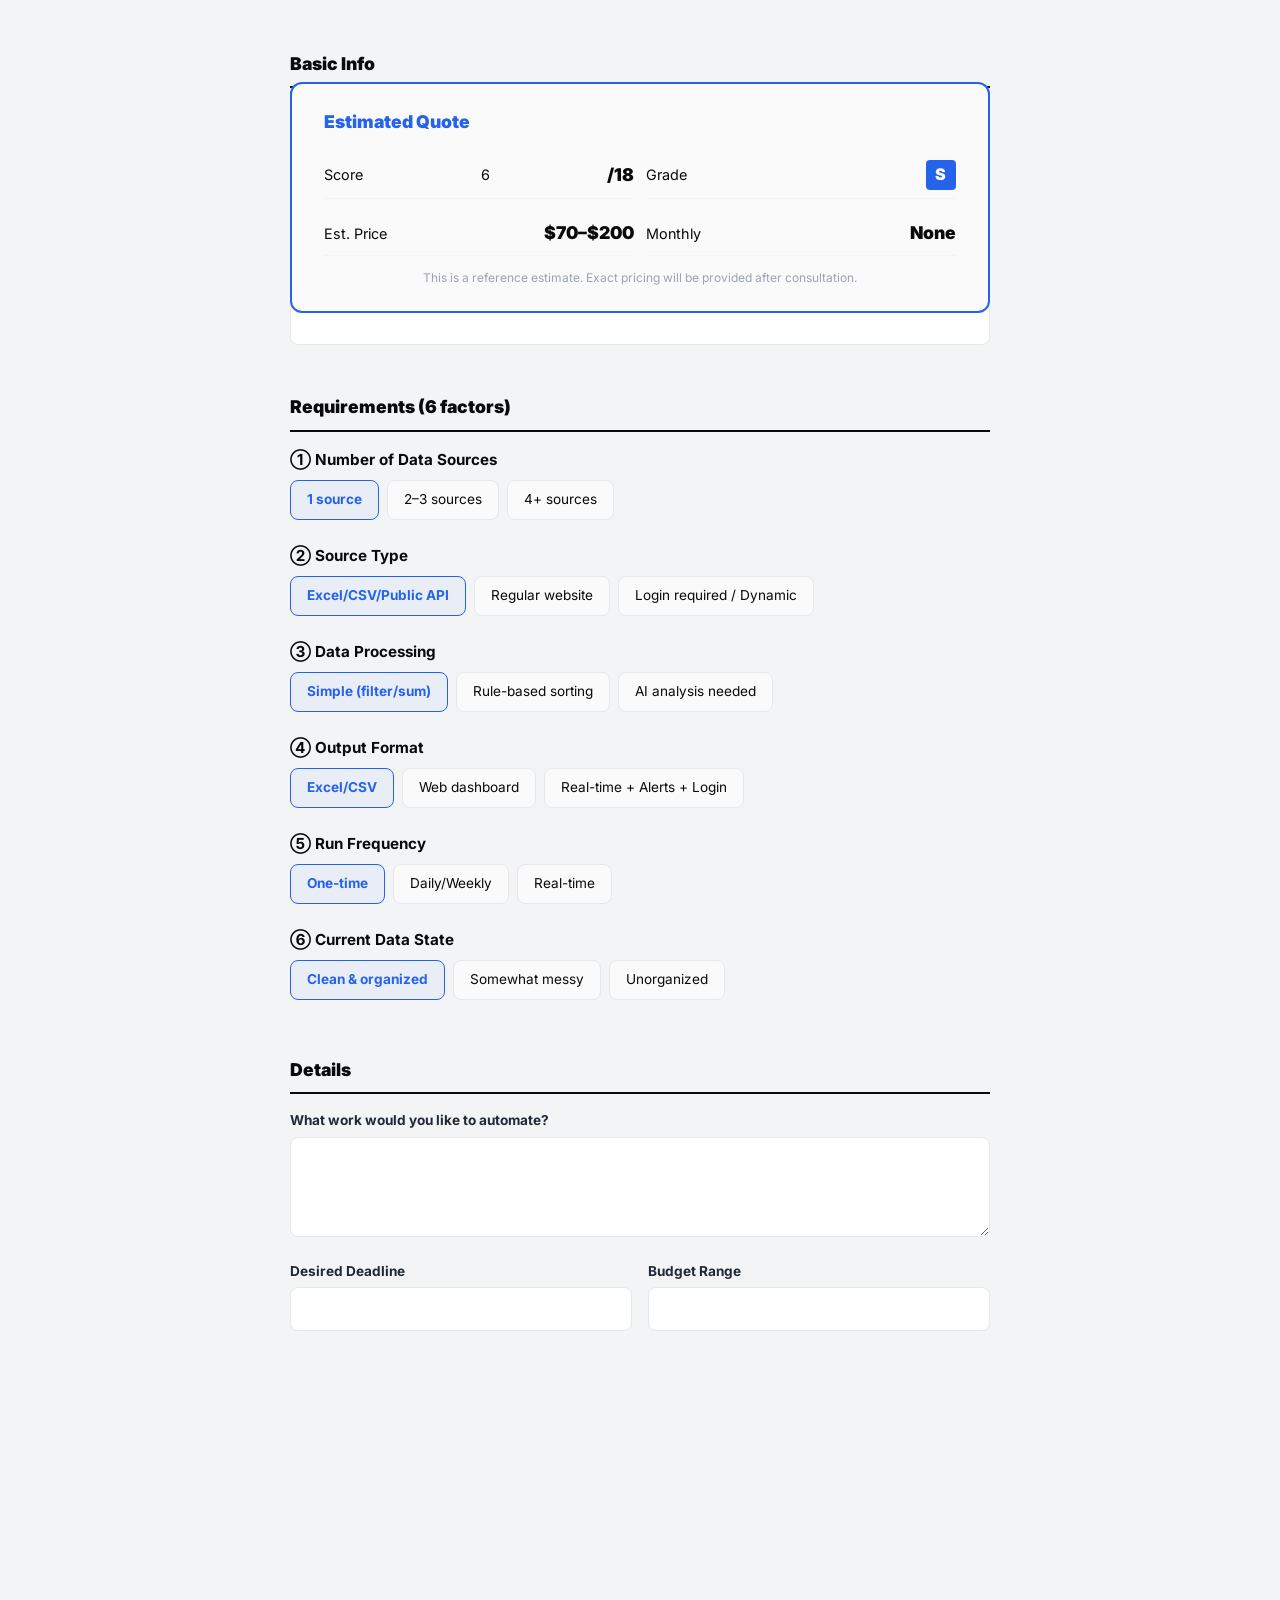
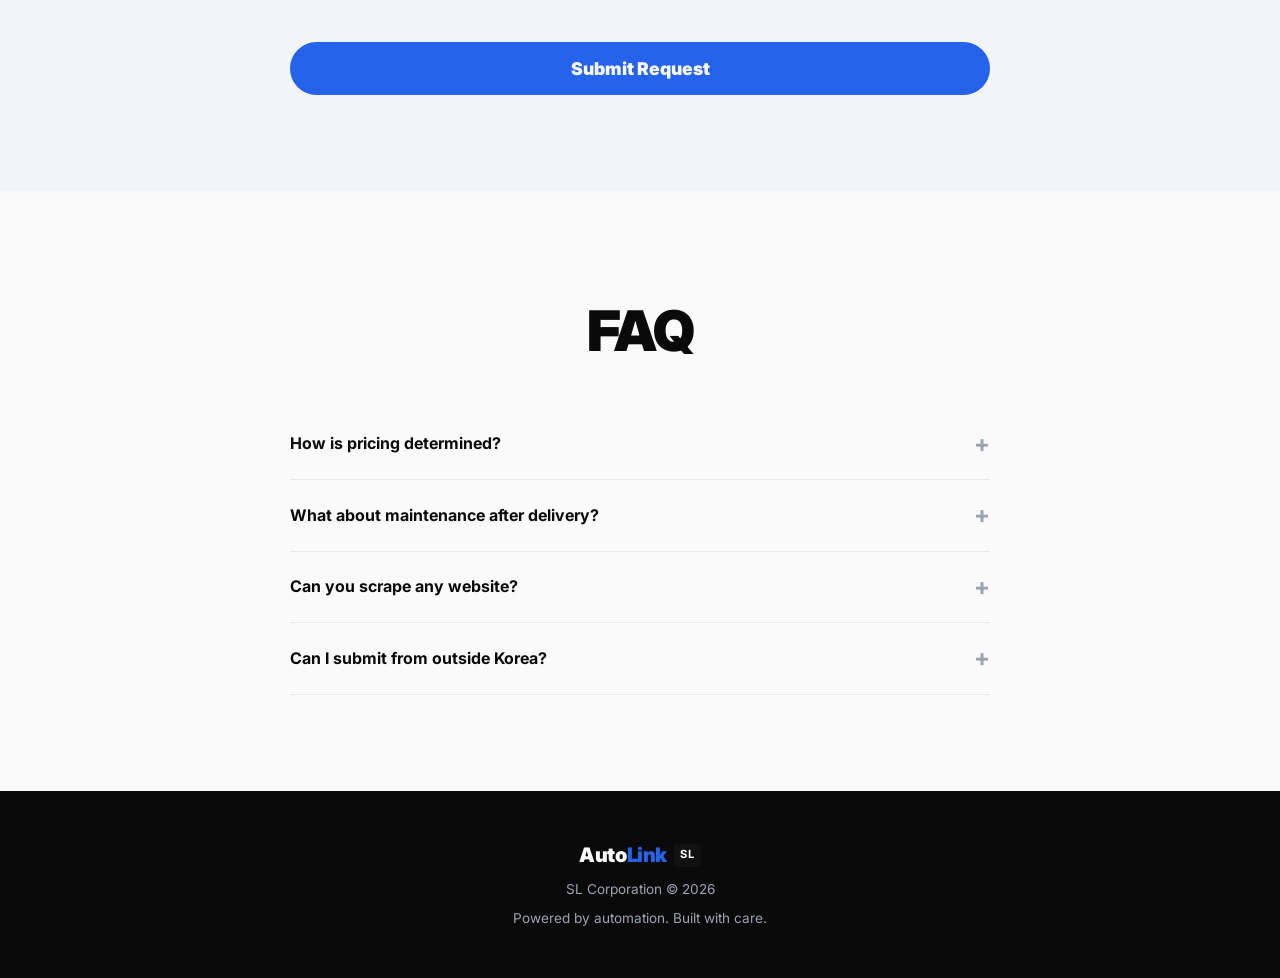
==== commit 2358d5c4: "Rebrand AutoLink → AutoLink SL across user-facing surfaces Trademark search (KIPRIS) surfaced BMW's " ====
--- a/site/index.html
+++ b/site/index.html
@@ -3,7 +3,7 @@
 <head>
   <meta charset="UTF-8">
   <meta name="viewport" content="width=device-width, initial-scale=1.0">
-  <title>AutoLink — Automate Your Work</title>
+  <title>AutoLink SL — Automate Your Work</title>
   <meta name="description" content="업무 자동화 + 웹 대시보드 서비스. 반복 업무를 자동으로. Submit in any language.">
   <link rel="stylesheet" href="style.css">
   <link rel="preconnect" href="https://fonts.googleapis.com">
@@ -13,7 +13,7 @@
   <!-- Language Switcher (sticky) -->
   <nav id="lang-bar">
     <div class="lang-left">
-      <span class="brand">Auto<span class="accent">Link</span></span>
+      <span class="brand">Auto<span class="accent">Link</span> <span class="brand-suffix">SL</span></span>
     </div>
     <div class="lang-right">
       <button class="lang-btn active" data-lang="ko">한국어</button>
@@ -154,9 +154,9 @@
 
     <div class="form-container">
       <form id="autolink-form" action="https://api.web3forms.com/submit" method="POST">
-        <input type="hidden" name="access_key" value="YOUR_WEB3FORMS_KEY">
-        <input type="hidden" name="subject" value="AutoLink 의뢰서">
-        <input type="hidden" name="from_name" value="AutoLink Intake">
+        <input type="hidden" name="access_key" value="b586904a-959b-4a65-a2fb-f3aef0710c6e">
+        <input type="hidden" name="subject" value="AutoLink SL 의뢰서">
+        <input type="hidden" name="from_name" value="AutoLink SL Intake">
 
         <!-- Basic Info -->
         <fieldset class="form-section">
@@ -320,7 +320,7 @@
   <!-- Footer -->
   <footer>
     <div class="footer-inner">
-      <span class="brand">Auto<span class="accent">Link</span></span>
+      <span class="brand">Auto<span class="accent">Link</span> <span class="brand-suffix">SL</span></span>
       <p>SL Corporation &copy; 2026</p>
       <p class="footer-note" data-i18n="footer_note">Powered by automation. Built with care.</p>
     </div>
--- a/site/style.css
+++ b/site/style.css
@@ -49,6 +49,20 @@
   letter-spacing: -0.02em;
 }
 
+.brand-suffix {
+  display: inline-block;
+  font-size: 0.7rem;
+  font-weight: 700;
+  letter-spacing: 0.05em;
+  padding: 0.15rem 0.4rem;
+  margin-left: 0.2rem;
+  background: #111;
+  color: #fff;
+  border-radius: 3px;
+  vertical-align: middle;
+  transform: translateY(-1px);
+}
+
 .lang-right {
   display: flex;
   align-items: center;
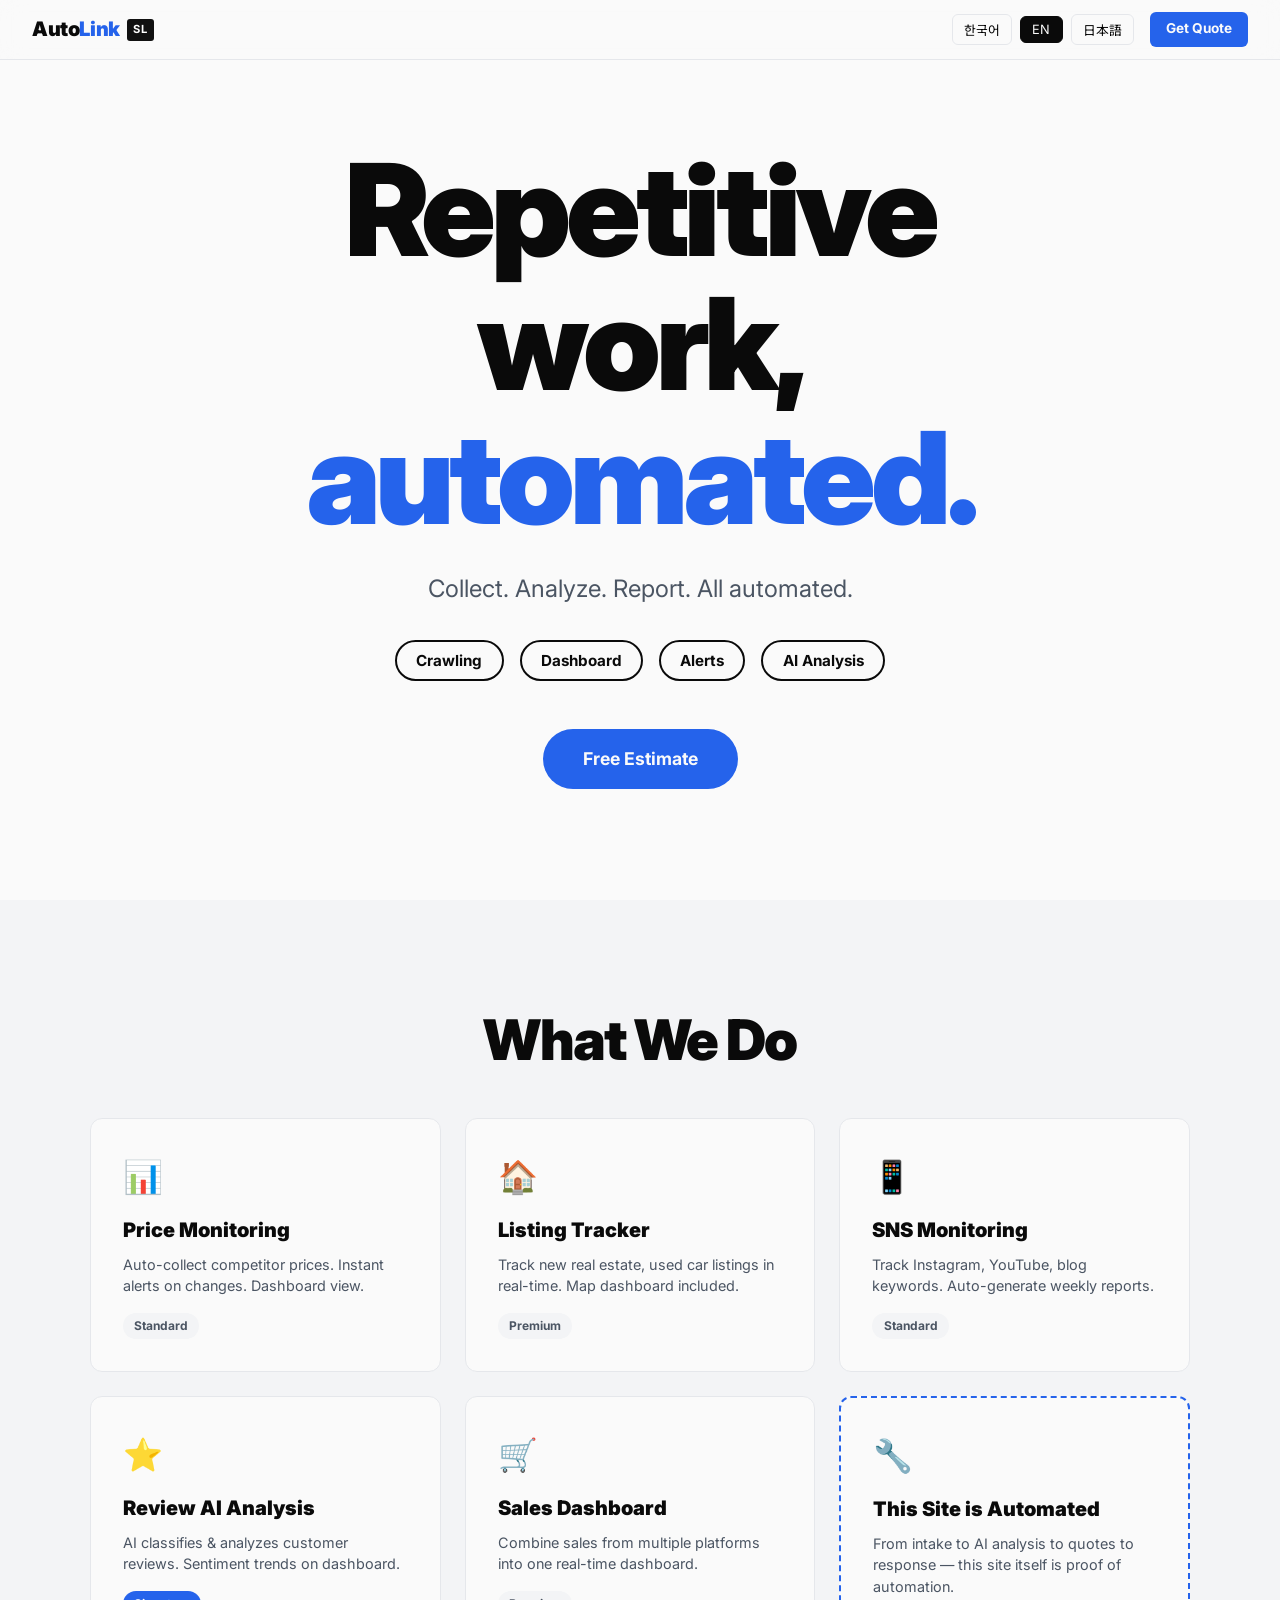
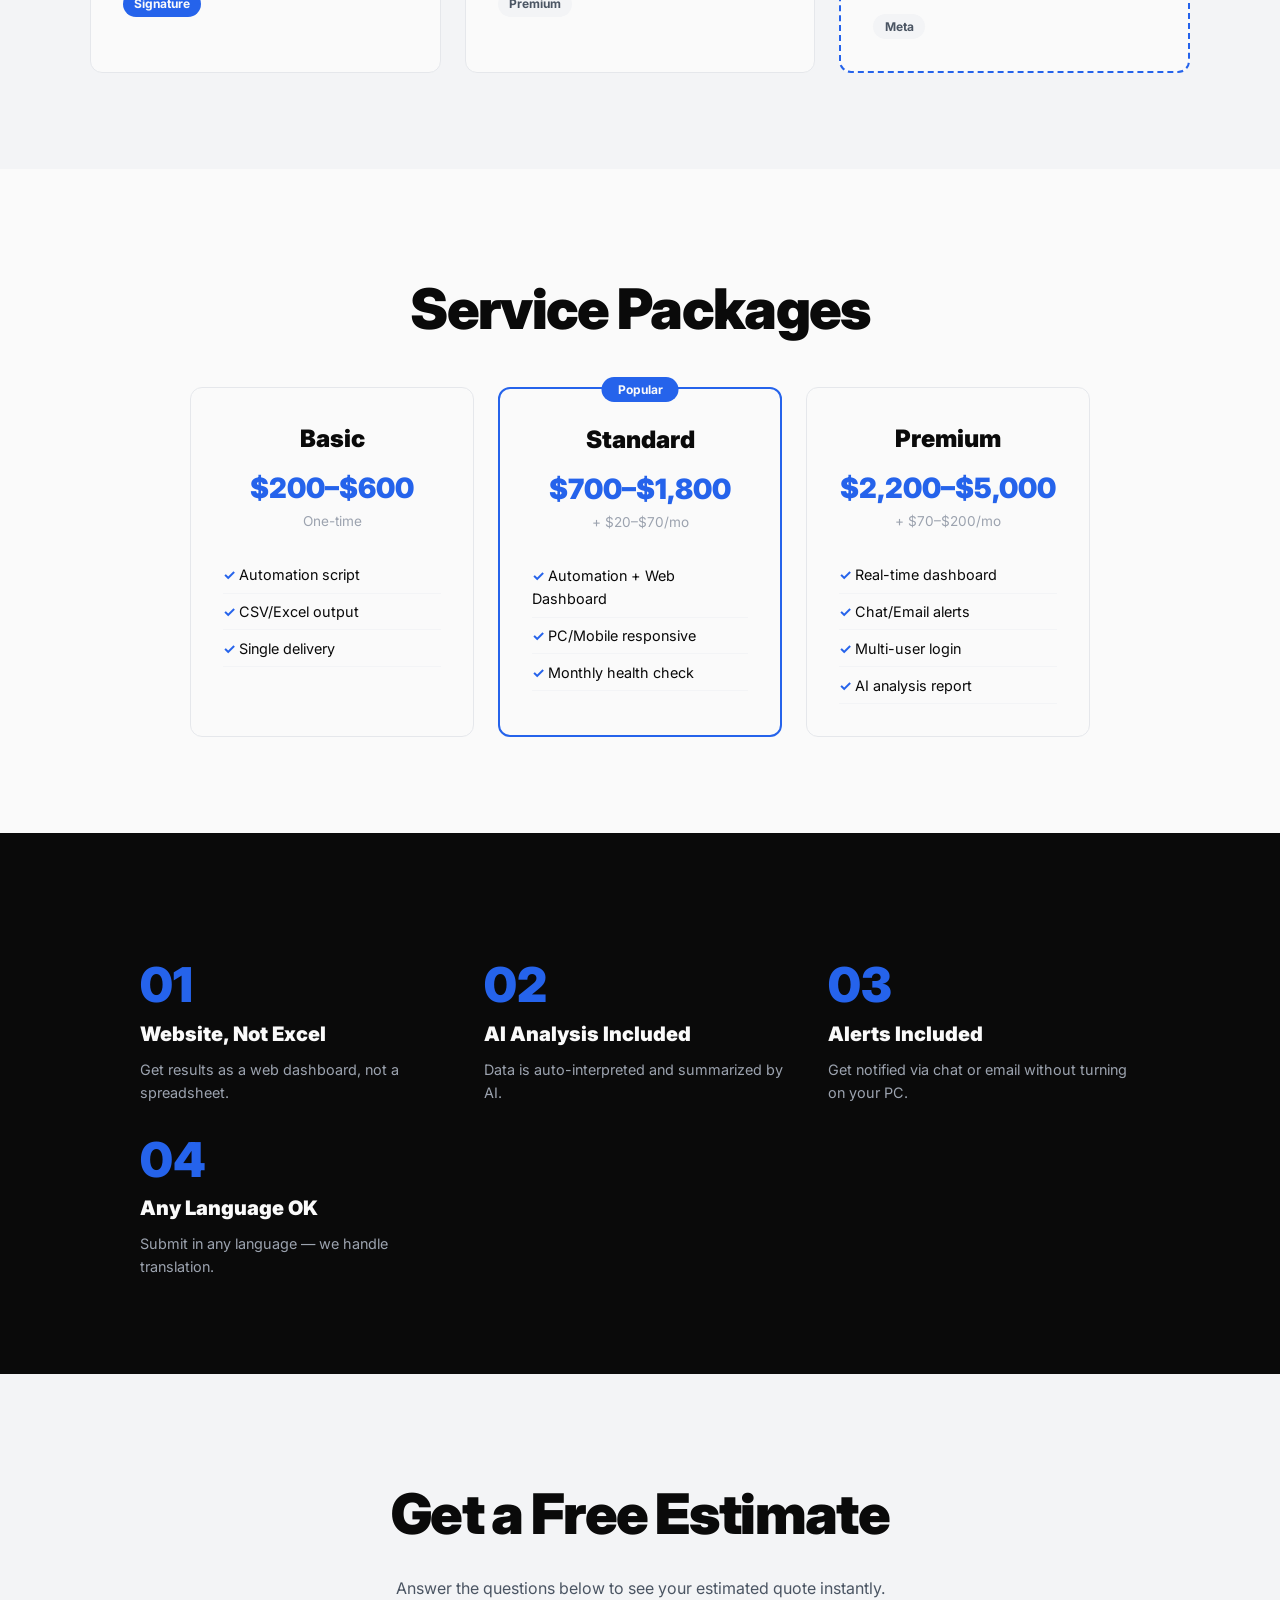
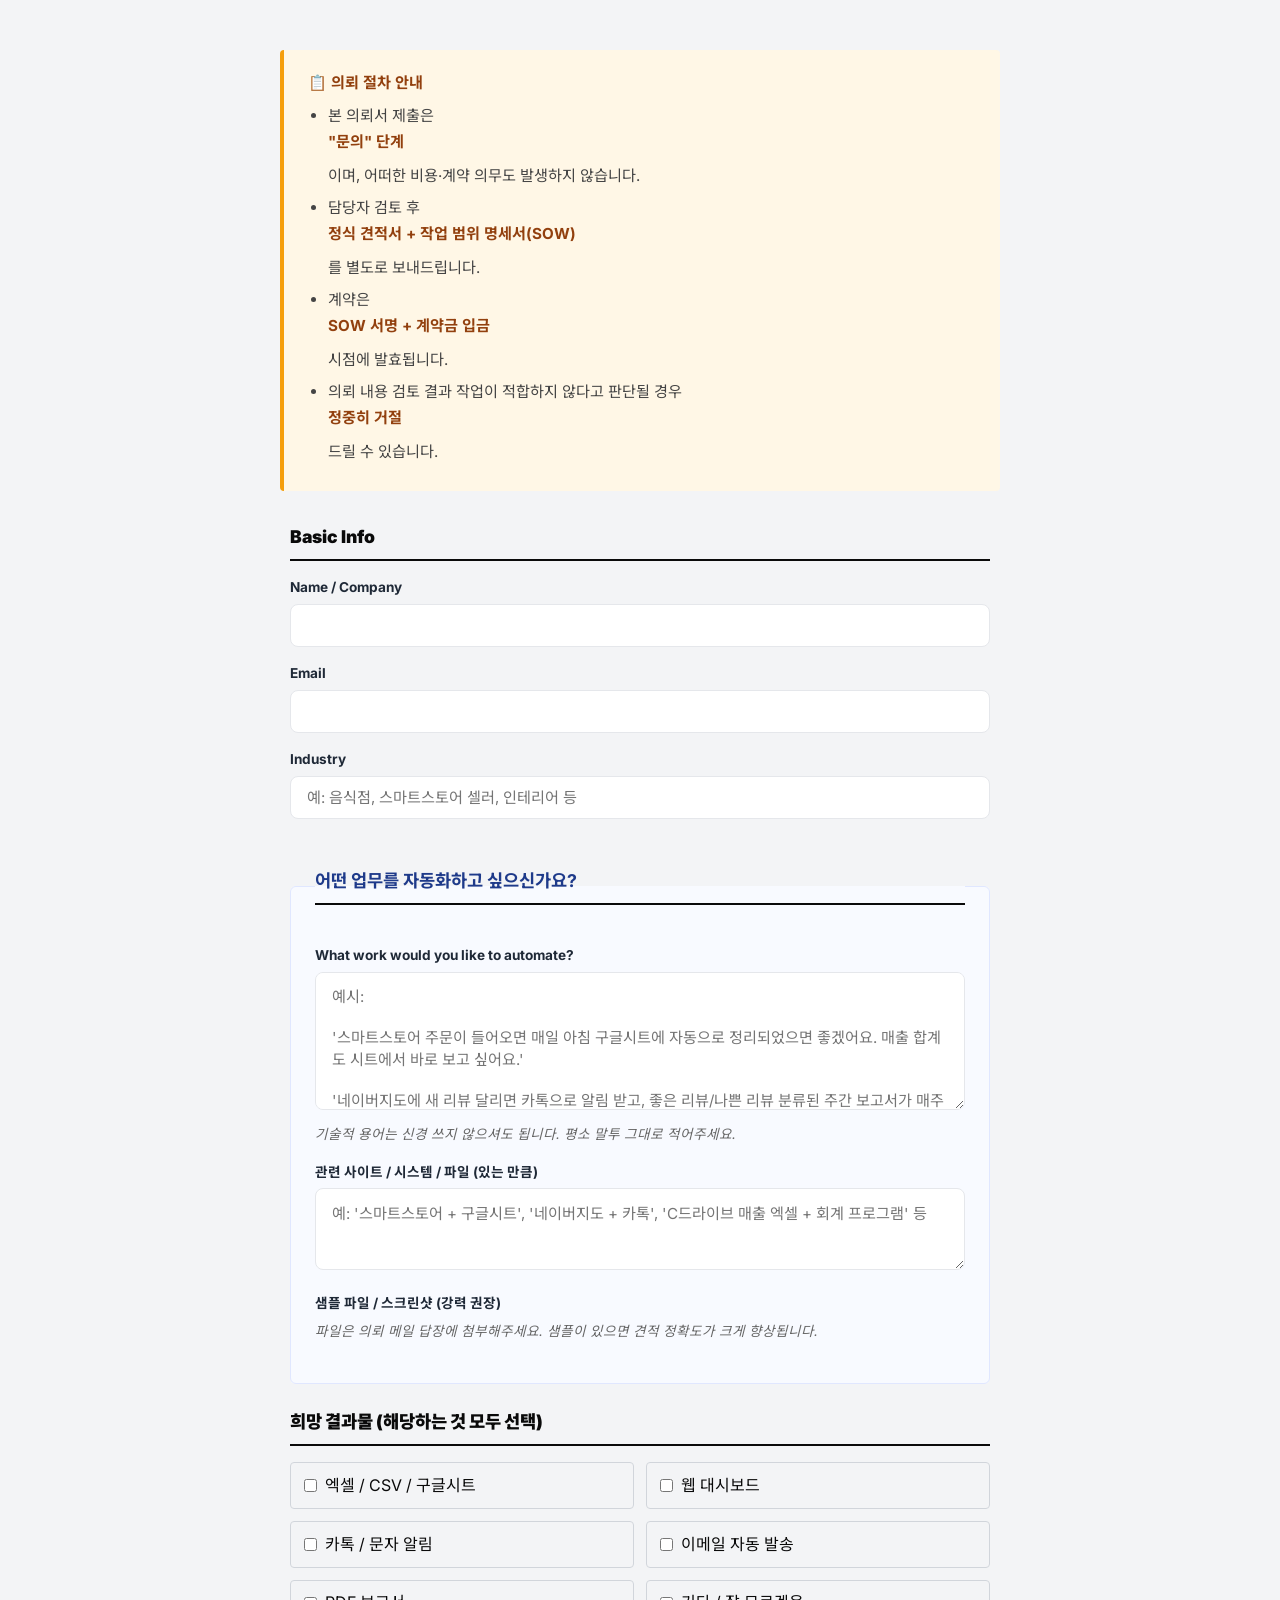
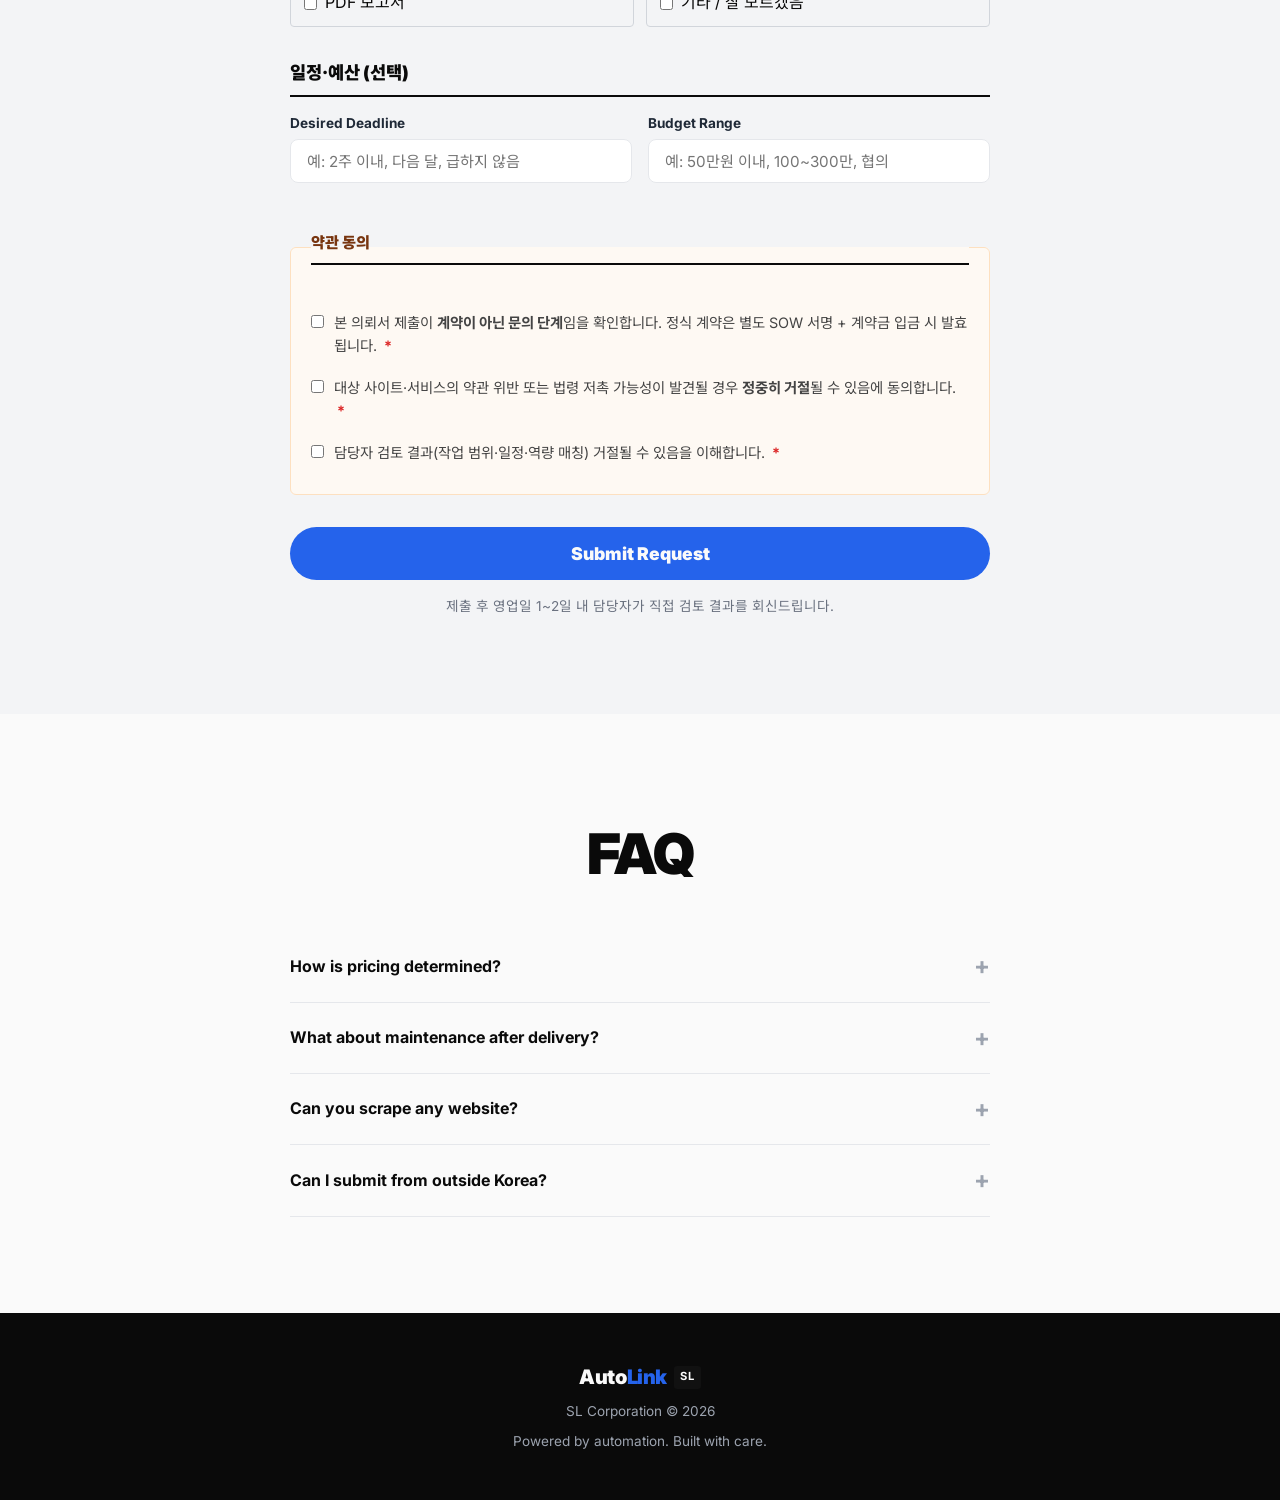
==== commit 46b7385e: "Restructure intake form for contract safety (Step 1) Original form put the 6-variable rubric on the " ====
--- a/site/index.html
+++ b/site/index.html
@@ -147,149 +147,120 @@
     </div>
   </section>
 
-  <!-- SECTION 5: Intake Form + Live Estimate -->
+  <!-- SECTION 5: Intake Form -->
   <section id="intake-form">
-    <h2 class="section-title" data-i18n="form_title">무료 견적 받기</h2>
-    <p class="section-desc" data-i18n="form_desc">아래 질문에 답하시면 예상 견적을 바로 확인할 수 있습니다.</p>
+    <h2 class="section-title" data-i18n="form_title">의뢰서 작성</h2>
+    <p class="section-desc" data-i18n="form_desc">평소 말투로 적어주시면 됩니다. 영업일 1~2일 내 담당자가 직접 검토 후 정식 견적을 보내드립니다.</p>
+
+    <div class="legal-notice">
+      <strong data-i18n="legal_title">📋 의뢰 절차 안내</strong>
+      <ul>
+        <li data-i18n="legal_1">본 의뢰서 제출은 <strong>"문의" 단계</strong>이며, 어떠한 비용·계약 의무도 발생하지 않습니다.</li>
+        <li data-i18n="legal_2">담당자 검토 후 <strong>정식 견적서 + 작업 범위 명세서(SOW)</strong>를 별도로 보내드립니다.</li>
+        <li data-i18n="legal_3">계약은 <strong>SOW 서명 + 계약금 입금</strong> 시점에 발효됩니다.</li>
+        <li data-i18n="legal_4">의뢰 내용 검토 결과 작업이 적합하지 않다고 판단될 경우 <strong>정중히 거절</strong>드릴 수 있습니다.</li>
+      </ul>
+    </div>
 
     <div class="form-container">
       <form id="autolink-form" action="https://api.web3forms.com/submit" method="POST">
         <input type="hidden" name="access_key" value="b586904a-959b-4a65-a2fb-f3aef0710c6e">
-        <input type="hidden" name="subject" value="AutoLink SL 의뢰서">
+        <input type="hidden" name="subject" value="[AutoLink SL] 신규 문의 접수">
         <input type="hidden" name="from_name" value="AutoLink SL Intake">
+        <input type="hidden" name="redirect" value="https://jyc0289y-art.github.io/autolink/thank-you.html">
 
         <!-- Basic Info -->
         <fieldset class="form-section">
-          <legend data-i18n="form_basic">기본 정보</legend>
-          <div class="form-row">
-            <label data-i18n="form_name">이름 / 회사명</label>
+          <legend data-i18n="form_basic">연락처</legend>
+          <div class="form-row">
+            <label data-i18n="form_name">이름 / 회사명 <span class="req">*</span></label>
             <input type="text" name="name" required>
           </div>
           <div class="form-row">
-            <label data-i18n="form_email">이메일</label>
+            <label data-i18n="form_email">이메일 <span class="req">*</span></label>
             <input type="email" name="email" required>
           </div>
           <div class="form-row">
-            <label data-i18n="form_industry">업종</label>
-            <input type="text" name="industry">
-          </div>
-        </fieldset>
-
-        <!-- 6-Variable Rubric -->
-        <fieldset class="form-section rubric">
-          <legend data-i18n="form_rubric">자동화 요구사항 (6가지)</legend>
-
-          <!-- V1: Data Sources -->
-          <div class="rubric-q">
-            <p class="q-label" data-i18n="v1_label">① 데이터 소스 수</p>
-            <div class="radio-group">
-              <label><input type="radio" name="v1" value="1" checked><span data-i18n="v1_1">1개</span></label>
-              <label><input type="radio" name="v1" value="2"><span data-i18n="v1_2">2~3개</span></label>
-              <label><input type="radio" name="v1" value="3"><span data-i18n="v1_3">4개 이상</span></label>
-            </div>
-          </div>
-
-          <!-- V2: Source Type -->
-          <div class="rubric-q">
-            <p class="q-label" data-i18n="v2_label">② 소스 종류</p>
-            <div class="radio-group">
-              <label><input type="radio" name="v2" value="1" checked><span data-i18n="v2_1">엑셀/CSV/공개 API</span></label>
-              <label><input type="radio" name="v2" value="2"><span data-i18n="v2_2">일반 웹사이트</span></label>
-              <label><input type="radio" name="v2" value="3"><span data-i18n="v2_3">로그인 필요/동적 사이트</span></label>
-            </div>
-          </div>
-
-          <!-- V3: Transform Logic -->
-          <div class="rubric-q">
-            <p class="q-label" data-i18n="v3_label">③ 데이터 가공</p>
-            <div class="radio-group">
-              <label><input type="radio" name="v3" value="1" checked><span data-i18n="v3_1">단순 (필터/합계)</span></label>
-              <label><input type="radio" name="v3" value="2"><span data-i18n="v3_2">룰 기반 분류</span></label>
-              <label><input type="radio" name="v3" value="3"><span data-i18n="v3_3">AI 분석 필요</span></label>
-            </div>
-          </div>
-
-          <!-- V4: Output -->
-          <div class="rubric-q">
-            <p class="q-label" data-i18n="v4_label">④ 결과물 형태</p>
-            <div class="radio-group">
-              <label><input type="radio" name="v4" value="1" checked><span data-i18n="v4_1">엑셀/CSV</span></label>
-              <label><input type="radio" name="v4" value="2"><span data-i18n="v4_2">웹 대시보드</span></label>
-              <label><input type="radio" name="v4" value="3"><span data-i18n="v4_3">실시간 + 알림 + 로그인</span></label>
-            </div>
-          </div>
-
-          <!-- V5: Frequency -->
-          <div class="rubric-q">
-            <p class="q-label" data-i18n="v5_label">⑤ 실행 빈도</p>
-            <div class="radio-group">
-              <label><input type="radio" name="v5" value="1" checked><span data-i18n="v5_1">1회성</span></label>
-              <label><input type="radio" name="v5" value="2"><span data-i18n="v5_2">매일/매주</span></label>
-              <label><input type="radio" name="v5" value="3"><span data-i18n="v5_3">실시간</span></label>
-            </div>
-          </div>
-
-          <!-- V6: Data Quality -->
-          <div class="rubric-q">
-            <p class="q-label" data-i18n="v6_label">⑥ 현재 데이터 상태</p>
-            <div class="radio-group">
-              <label><input type="radio" name="v6" value="1" checked><span data-i18n="v6_1">깨끗·정리됨</span></label>
-              <label><input type="radio" name="v6" value="2"><span data-i18n="v6_2">다소 불규칙</span></label>
-              <label><input type="radio" name="v6" value="3"><span data-i18n="v6_3">정리 안 됨</span></label>
-            </div>
-          </div>
-        </fieldset>
-
-        <!-- Free Description -->
+            <label data-i18n="form_industry">업종 (선택)</label>
+            <input type="text" name="industry" placeholder="예: 음식점, 스마트스토어 셀러, 인테리어 등">
+          </div>
+        </fieldset>
+
+        <!-- Natural Language Description (PRIMARY) -->
+        <fieldset class="form-section primary">
+          <legend data-i18n="form_what_legend">어떤 업무를 자동화하고 싶으신가요?</legend>
+
+          <div class="form-row">
+            <label data-i18n="form_what">자세히 설명해주세요 <span class="req">*</span></label>
+            <textarea name="description" rows="6" required
+              data-i18n-placeholder="form_what_ph"
+              placeholder="예시:&#10;&#10;'스마트스토어 주문이 들어오면 매일 아침 구글시트에 자동으로 정리되었으면 좋겠어요. 매출 합계도 시트에서 바로 보고 싶어요.'&#10;&#10;'네이버지도에 새 리뷰 달리면 카톡으로 알림 받고, 좋은 리뷰/나쁜 리뷰 분류된 주간 보고서가 매주 월요일 메일로 오면 좋겠어요.'&#10;&#10;'엑셀 매출 정리 작업이 매일 1시간씩 걸려요. 자동으로 정리되도록 해주세요.'"></textarea>
+            <p class="form-hint" data-i18n="form_what_hint">기술적 용어는 신경 쓰지 않으셔도 됩니다. 평소 말투 그대로 적어주세요.</p>
+          </div>
+
+          <div class="form-row">
+            <label data-i18n="form_systems">관련 사이트 / 시스템 / 파일 (있는 만큼)</label>
+            <textarea name="systems" rows="3"
+              data-i18n-placeholder="form_systems_ph"
+              placeholder="예: '스마트스토어 + 구글시트', '네이버지도 + 카톡', 'C드라이브 매출 엑셀 + 회계 프로그램' 등"></textarea>
+          </div>
+
+          <div class="form-row">
+            <label data-i18n="form_attach">샘플 파일 / 스크린샷 (강력 권장)</label>
+            <p class="form-hint" data-i18n="form_attach_hint">파일은 의뢰 메일 답장에 첨부해주세요. 샘플이 있으면 견적 정확도가 크게 향상됩니다.</p>
+          </div>
+        </fieldset>
+
+        <!-- Output Preference (Simple Multi-select) -->
         <fieldset class="form-section">
-          <legend data-i18n="form_detail">상세 설명</legend>
-          <div class="form-row">
-            <label data-i18n="form_what">어떤 업무를 자동화하고 싶으신가요?</label>
-            <textarea name="description" rows="4"></textarea>
-          </div>
+          <legend data-i18n="form_output_legend">희망 결과물 (해당하는 것 모두 선택)</legend>
+          <div class="checkbox-grid">
+            <label><input type="checkbox" name="output_excel"><span data-i18n="out_excel">엑셀 / CSV / 구글시트</span></label>
+            <label><input type="checkbox" name="output_dashboard"><span data-i18n="out_dashboard">웹 대시보드</span></label>
+            <label><input type="checkbox" name="output_kakao"><span data-i18n="out_kakao">카톡 / 문자 알림</span></label>
+            <label><input type="checkbox" name="output_email"><span data-i18n="out_email">이메일 자동 발송</span></label>
+            <label><input type="checkbox" name="output_pdf"><span data-i18n="out_pdf">PDF 보고서</span></label>
+            <label><input type="checkbox" name="output_etc"><span data-i18n="out_etc">기타 / 잘 모르겠음</span></label>
+          </div>
+        </fieldset>
+
+        <!-- Schedule & Budget -->
+        <fieldset class="form-section">
+          <legend data-i18n="form_meta_legend">일정·예산 (선택)</legend>
           <div class="form-row half">
             <div>
               <label data-i18n="form_deadline">희망 납기</label>
-              <input type="text" name="deadline">
+              <input type="text" name="deadline" placeholder="예: 2주 이내, 다음 달, 급하지 않음">
             </div>
             <div>
               <label data-i18n="form_budget">예산 범위</label>
-              <input type="text" name="budget">
+              <input type="text" name="budget" placeholder="예: 50만원 이내, 100~300만, 협의">
             </div>
           </div>
         </fieldset>
 
-        <!-- Live Estimate -->
-        <div id="estimate-box">
-          <div class="estimate-header" data-i18n="est_title">예상 견적</div>
-          <div class="estimate-body">
-            <div class="est-row">
-              <span data-i18n="est_score">점수</span>
-              <span id="est-score">6</span><span>/18</span>
-            </div>
-            <div class="est-row">
-              <span data-i18n="est_grade">등급</span>
-              <span id="est-grade">S</span>
-            </div>
-            <div class="est-row">
-              <span data-i18n="est_price">예상 단가</span>
-              <span id="est-price">10~30만원</span>
-            </div>
-            <div class="est-row">
-              <span data-i18n="est_sub">월 구독</span>
-              <span id="est-sub">없음</span>
-            </div>
-          </div>
-          <p class="est-disclaimer" data-i18n="est_disclaimer">이 견적은 참고용이며, 정확한 견적은 상담 후 안내됩니다.</p>
-        </div>
-
-        <!-- Hidden: send rubric scores -->
-        <input type="hidden" name="rubric_score" id="hidden-score">
-        <input type="hidden" name="rubric_grade" id="hidden-grade">
-        <input type="hidden" name="rubric_estimate" id="hidden-estimate">
+        <!-- Agreement -->
+        <fieldset class="form-section agreement">
+          <legend data-i18n="form_agree_legend">약관 동의</legend>
+          <label class="agree-row">
+            <input type="checkbox" name="agree_terms" required>
+            <span data-i18n="agree_terms">본 의뢰서 제출이 <strong>계약이 아닌 문의 단계</strong>임을 확인합니다. 정식 계약은 별도 SOW 서명 + 계약금 입금 시 발효됩니다. <span class="req">*</span></span>
+          </label>
+          <label class="agree-row">
+            <input type="checkbox" name="agree_legal" required>
+            <span data-i18n="agree_legal">대상 사이트·서비스의 약관 위반 또는 법령 저촉 가능성이 발견될 경우 <strong>정중히 거절</strong>될 수 있음에 동의합니다. <span class="req">*</span></span>
+          </label>
+          <label class="agree-row">
+            <input type="checkbox" name="agree_review" required>
+            <span data-i18n="agree_review">담당자 검토 결과(작업 범위·일정·역량 매칭) 거절될 수 있음을 이해합니다. <span class="req">*</span></span>
+          </label>
+        </fieldset>
+
+        <!-- Hidden metadata -->
         <input type="hidden" name="client_language" id="hidden-lang">
 
-        <button type="submit" class="submit-btn" data-i18n="form_submit">의뢰서 제출</button>
+        <button type="submit" class="submit-btn" data-i18n="form_submit">문의 접수하기</button>
+        <p class="submit-note" data-i18n="submit_note">제출 후 영업일 1~2일 내 담당자가 직접 검토 결과를 회신드립니다.</p>
       </form>
     </div>
   </section>
--- a/site/style.css
+++ b/site/style.css
@@ -565,3 +565,245 @@
   section { padding: 4rem 1rem; }
   .kinetic-line { font-size: clamp(2rem, 14vw, 3.5rem); }
 }
+
+/* === Restructured Form: Legal Notice + Natural-Language First === */
+
+.legal-notice {
+  max-width: 720px;
+  margin: 0 auto 2rem;
+  padding: 1.25rem 1.5rem;
+  background: #fff7e6;
+  border-left: 4px solid #f59e0b;
+  border-radius: 4px;
+  font-size: 0.95rem;
+  line-height: 1.7;
+}
+
+.legal-notice strong {
+  display: block;
+  margin-bottom: 0.5rem;
+  color: #92400e;
+}
+
+.legal-notice ul {
+  margin: 0;
+  padding-left: 1.25rem;
+  color: #444;
+}
+
+.legal-notice li { margin-bottom: 0.4rem; }
+
+.form-section.primary {
+  background: #f8faff;
+  border: 1px solid #e0e7ff;
+  padding: 1.5rem;
+  border-radius: 6px;
+  margin-bottom: 1.5rem;
+}
+
+.form-section.primary legend {
+  font-size: 1.1rem;
+  font-weight: 700;
+  color: #1e3a8a;
+}
+
+.form-hint {
+  margin-top: 0.4rem;
+  font-size: 0.85rem;
+  color: #666;
+  font-style: italic;
+}
+
+.req {
+  color: #dc2626;
+  font-weight: 700;
+  margin-left: 0.2rem;
+}
+
+.checkbox-grid {
+  display: grid;
+  grid-template-columns: repeat(2, 1fr);
+  gap: 0.75rem;
+}
+
+.checkbox-grid label {
+  display: flex;
+  align-items: center;
+  gap: 0.5rem;
+  padding: 0.6rem 0.8rem;
+  border: 1px solid #d1d5db;
+  border-radius: 4px;
+  cursor: pointer;
+  transition: background 0.15s;
+}
+
+.checkbox-grid label:hover { background: #f3f4f6; }
+
+.checkbox-grid input { margin: 0; }
+
+.form-section.agreement {
+  background: #fef9f3;
+  border: 1px solid #fde0c0;
+  padding: 1.25rem;
+  border-radius: 6px;
+}
+
+.form-section.agreement legend {
+  font-size: 0.95rem;
+  color: #78350f;
+}
+
+.agree-row {
+  display: flex;
+  align-items: flex-start;
+  gap: 0.6rem;
+  padding: 0.6rem 0;
+  font-size: 0.9rem;
+  line-height: 1.6;
+  color: #444;
+  cursor: pointer;
+}
+
+.agree-row input {
+  margin-top: 0.25rem;
+  flex-shrink: 0;
+}
+
+.submit-note {
+  margin-top: 1rem;
+  text-align: center;
+  font-size: 0.85rem;
+  color: #6b7280;
+}
+
+textarea {
+  width: 100%;
+  padding: 0.75rem;
+  border: 1px solid #d1d5db;
+  border-radius: 4px;
+  font-family: inherit;
+  font-size: 1rem;
+  resize: vertical;
+  box-sizing: border-box;
+}
+
+textarea:focus {
+  outline: none;
+  border-color: #2563eb;
+}
+
+@media (max-width: 768px) {
+  .checkbox-grid { grid-template-columns: 1fr; }
+}
+
+/* === Thank You Page === */
+
+.thank-you-body {
+  background: #f9fafb;
+  min-height: 100vh;
+}
+
+.brand-link {
+  text-decoration: none;
+  color: inherit;
+}
+
+.thank-you-main {
+  max-width: 760px;
+  margin: 4rem auto;
+  padding: 0 1.5rem;
+}
+
+.ty-card {
+  background: #fff;
+  padding: 3rem 2.5rem;
+  border-radius: 8px;
+  box-shadow: 0 4px 24px rgba(0, 0, 0, 0.06);
+}
+
+.ty-icon {
+  width: 64px;
+  height: 64px;
+  margin: 0 auto 1.5rem;
+  background: #2563eb;
+  color: #fff;
+  border-radius: 50%;
+  display: flex;
+  align-items: center;
+  justify-content: center;
+  font-size: 2rem;
+  font-weight: 700;
+}
+
+.ty-card h1 {
+  text-align: center;
+  font-size: 2rem;
+  font-weight: 900;
+  margin-bottom: 1rem;
+}
+
+.ty-lead {
+  text-align: center;
+  font-size: 1.1rem;
+  color: #444;
+  margin-bottom: 2.5rem;
+  line-height: 1.7;
+}
+
+.ty-process h2 {
+  font-size: 1.2rem;
+  font-weight: 700;
+  margin-bottom: 1rem;
+  border-bottom: 2px solid #111;
+  padding-bottom: 0.5rem;
+}
+
+.ty-process ol {
+  padding-left: 1.5rem;
+  margin: 0 0 2rem;
+}
+
+.ty-process li {
+  margin-bottom: 1.2rem;
+  line-height: 1.7;
+}
+
+.ty-process li strong {
+  display: block;
+  margin-bottom: 0.3rem;
+  color: #111;
+}
+
+.ty-process li p {
+  margin: 0;
+  color: #555;
+  font-size: 0.95rem;
+}
+
+.ty-note {
+  background: #f3f4f6;
+  padding: 1.25rem;
+  border-radius: 4px;
+  margin-bottom: 2rem;
+}
+
+.ty-note p { margin: 0.4rem 0; font-size: 0.9rem; }
+
+.ty-note a { color: #2563eb; }
+
+.ty-back {
+  display: inline-block;
+  padding: 0.8rem 1.5rem;
+  background: #111;
+  color: #fff;
+  text-decoration: none;
+  border-radius: 4px;
+  font-weight: 700;
+}
+
+.ty-footer {
+  text-align: center;
+  padding: 2rem;
+  color: #9ca3af;
+  font-size: 0.85rem;
+}
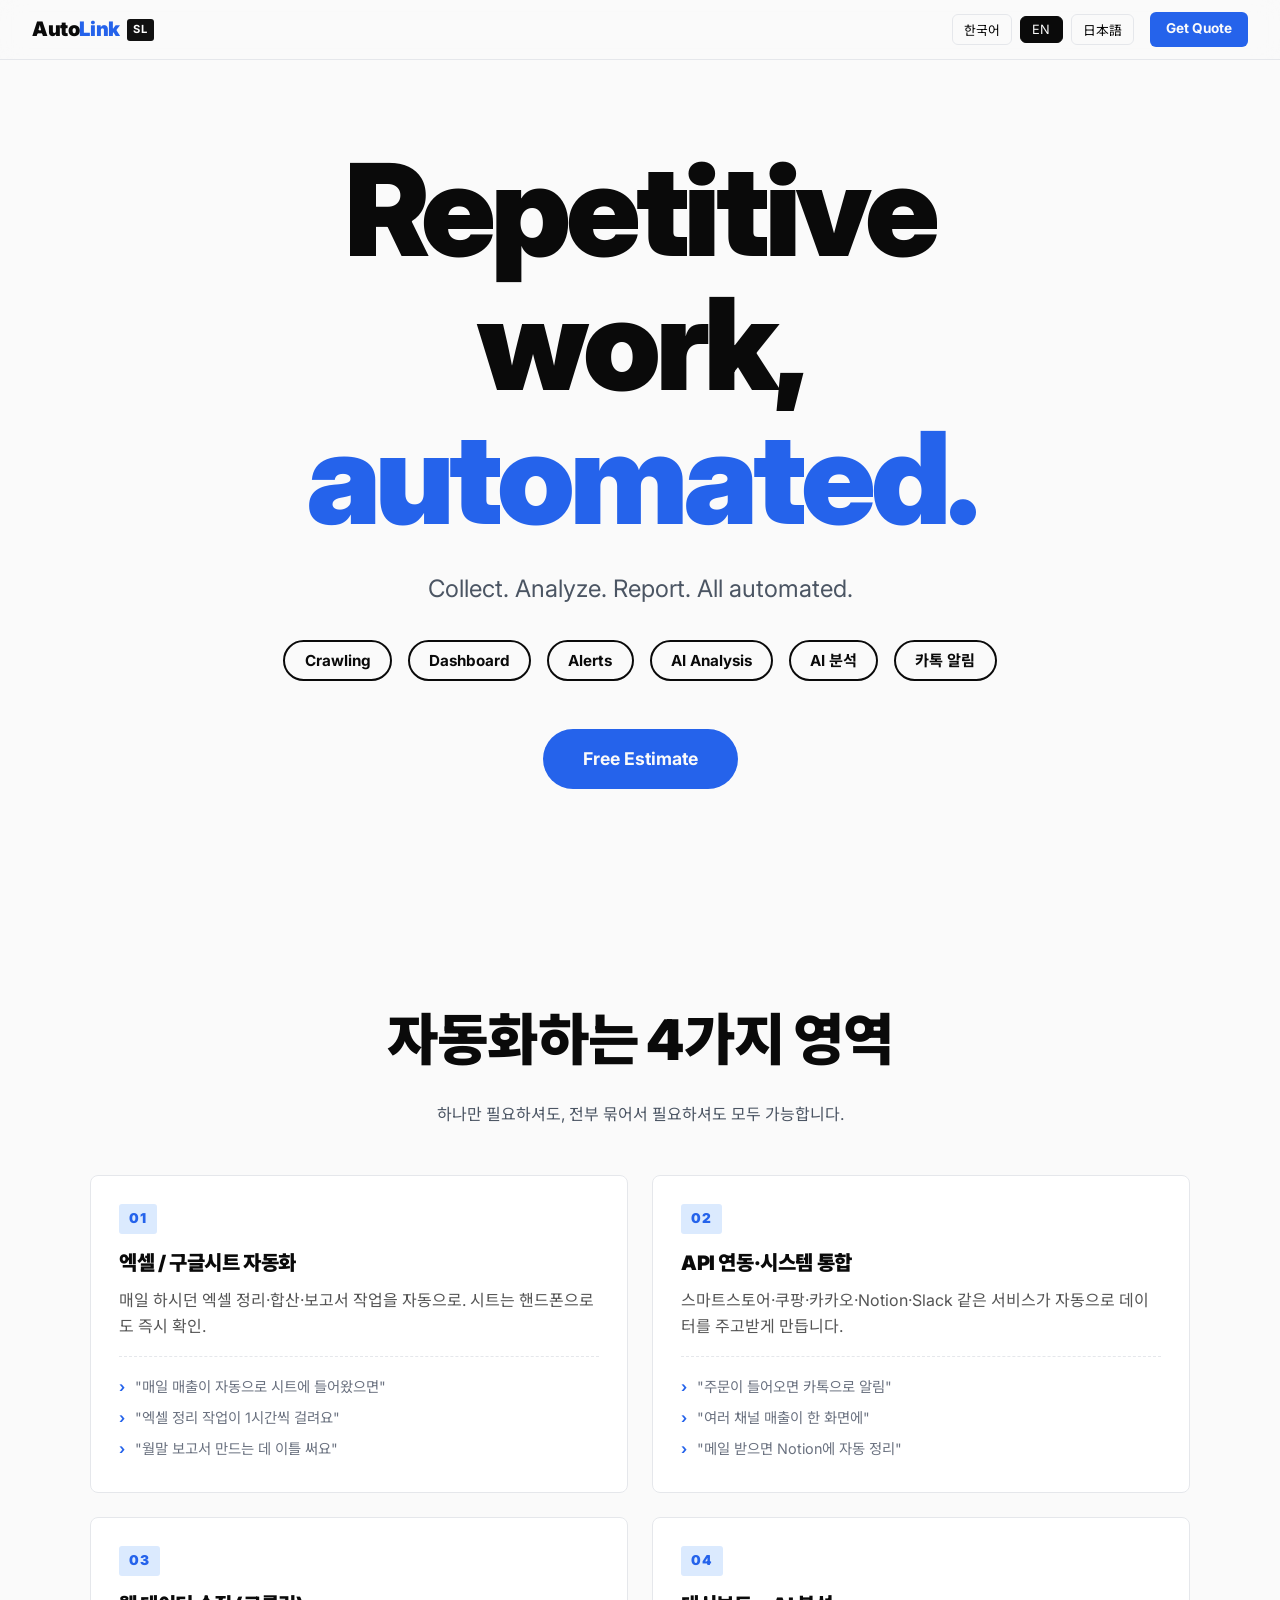
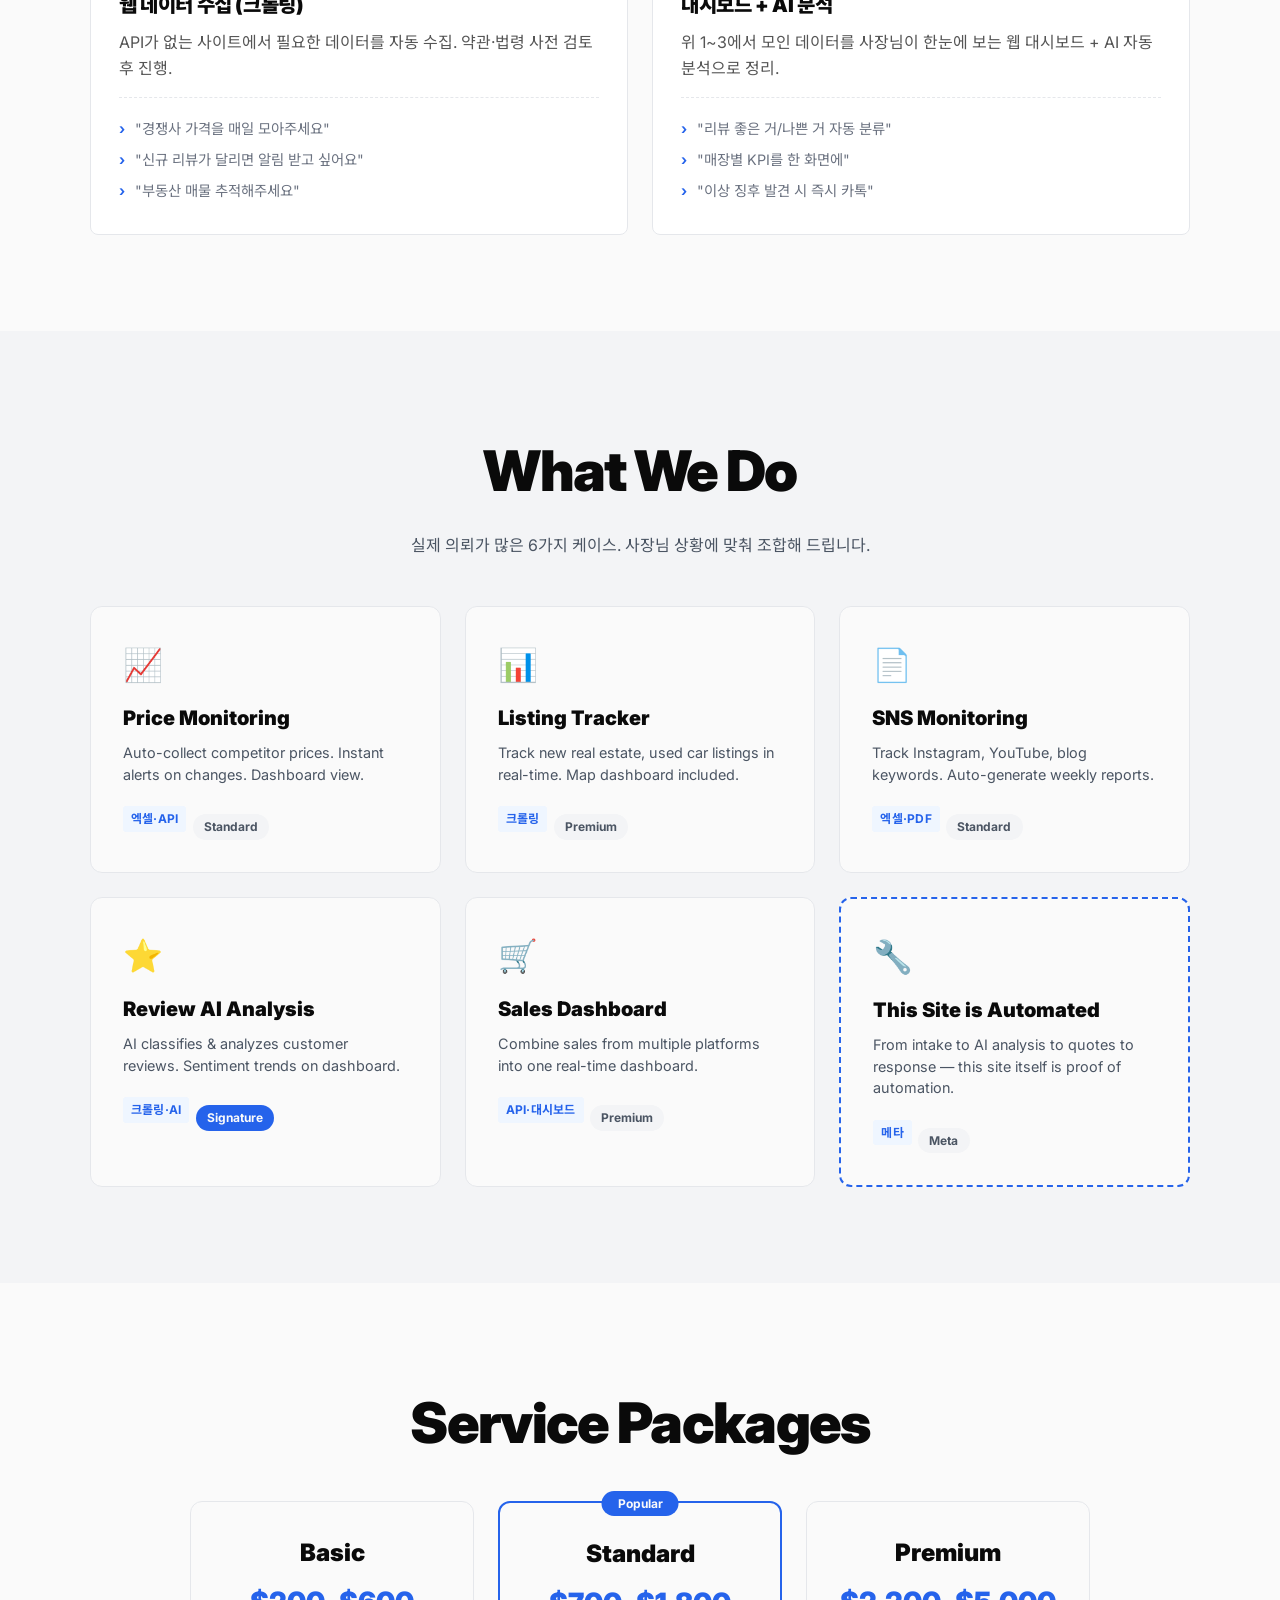
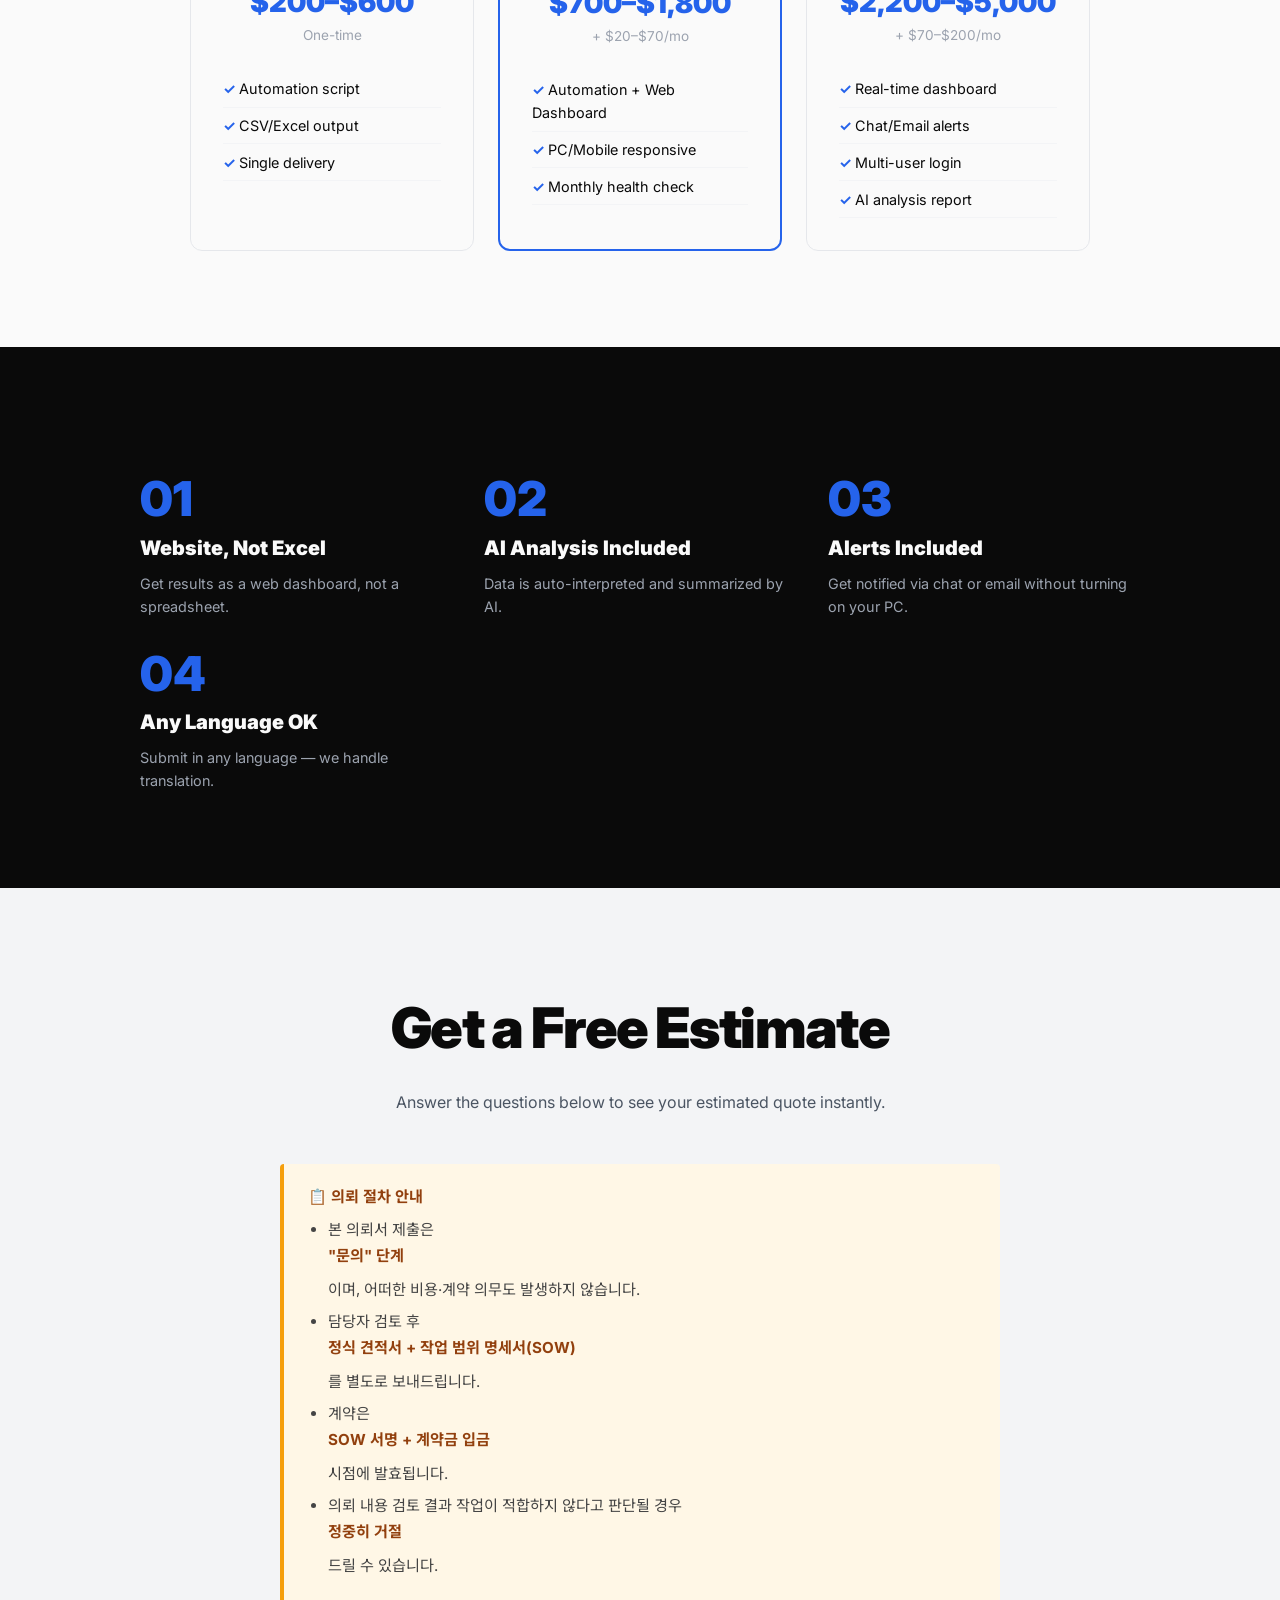
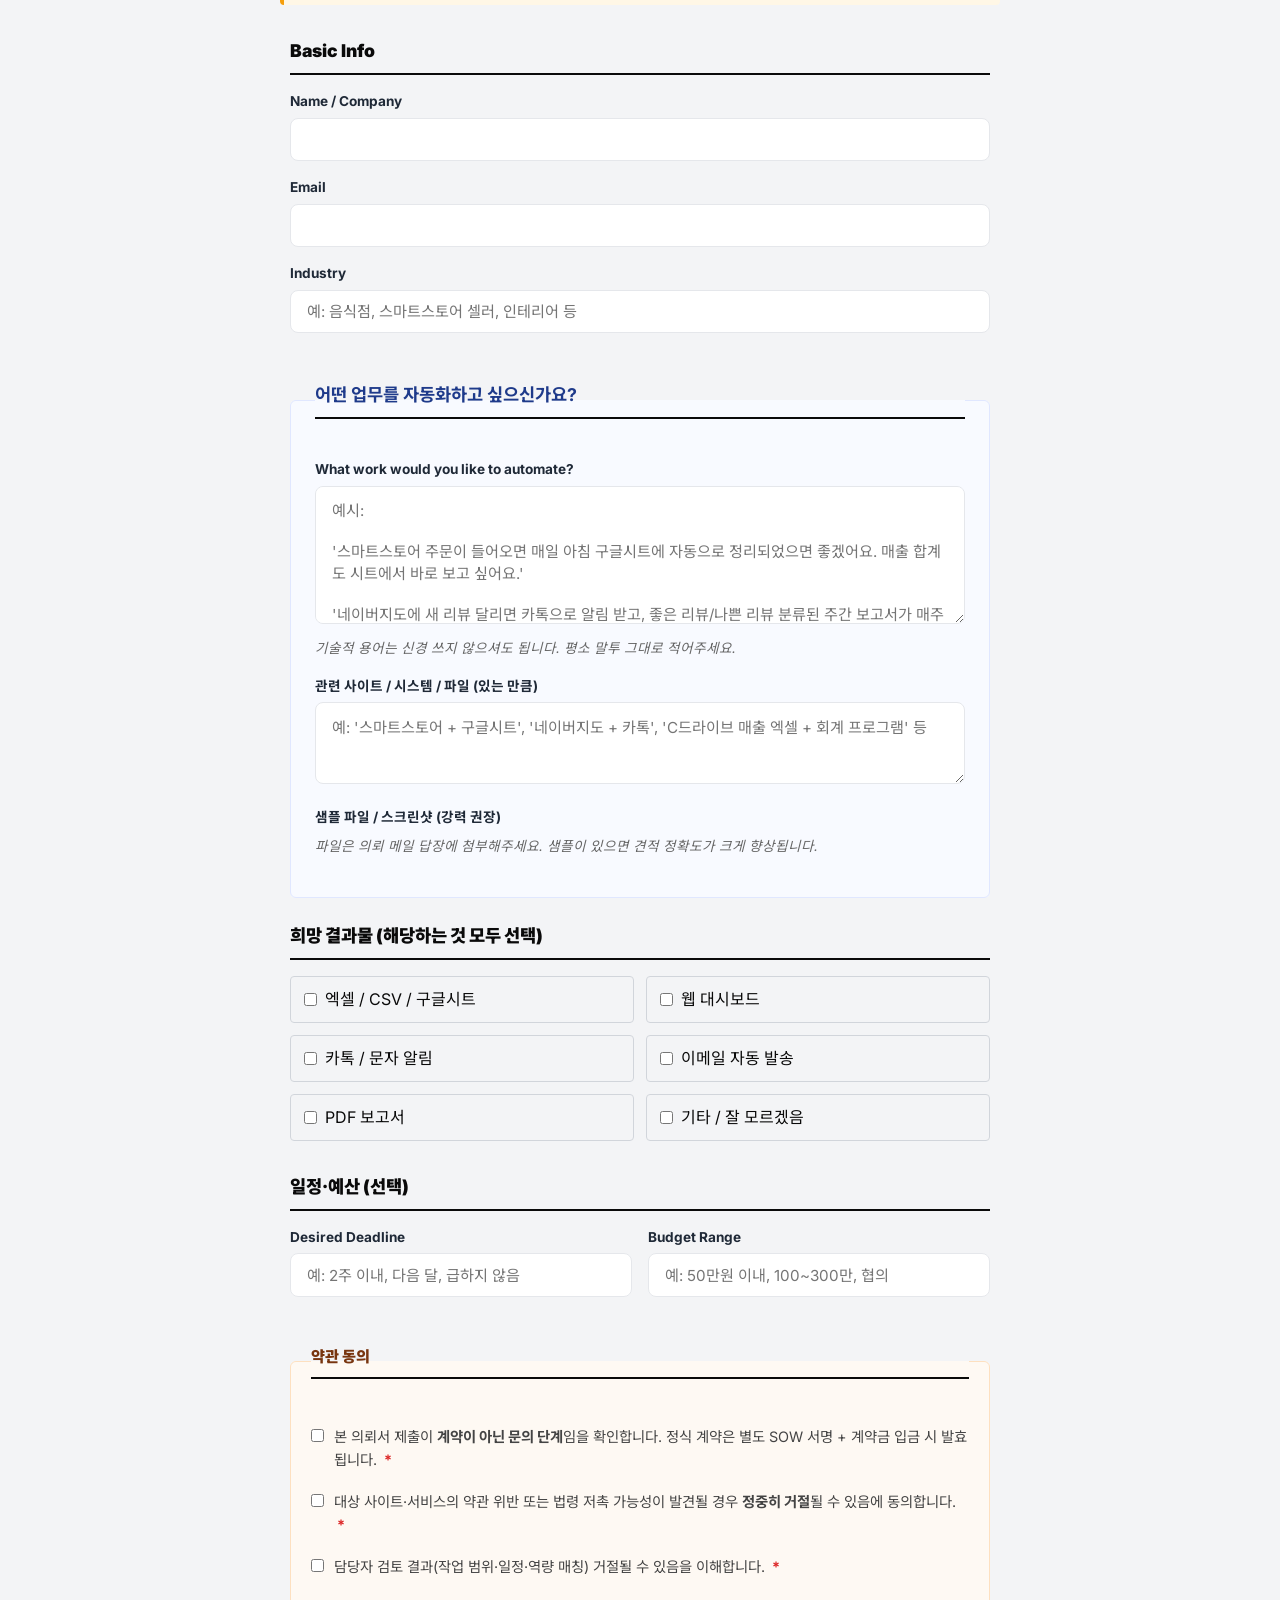
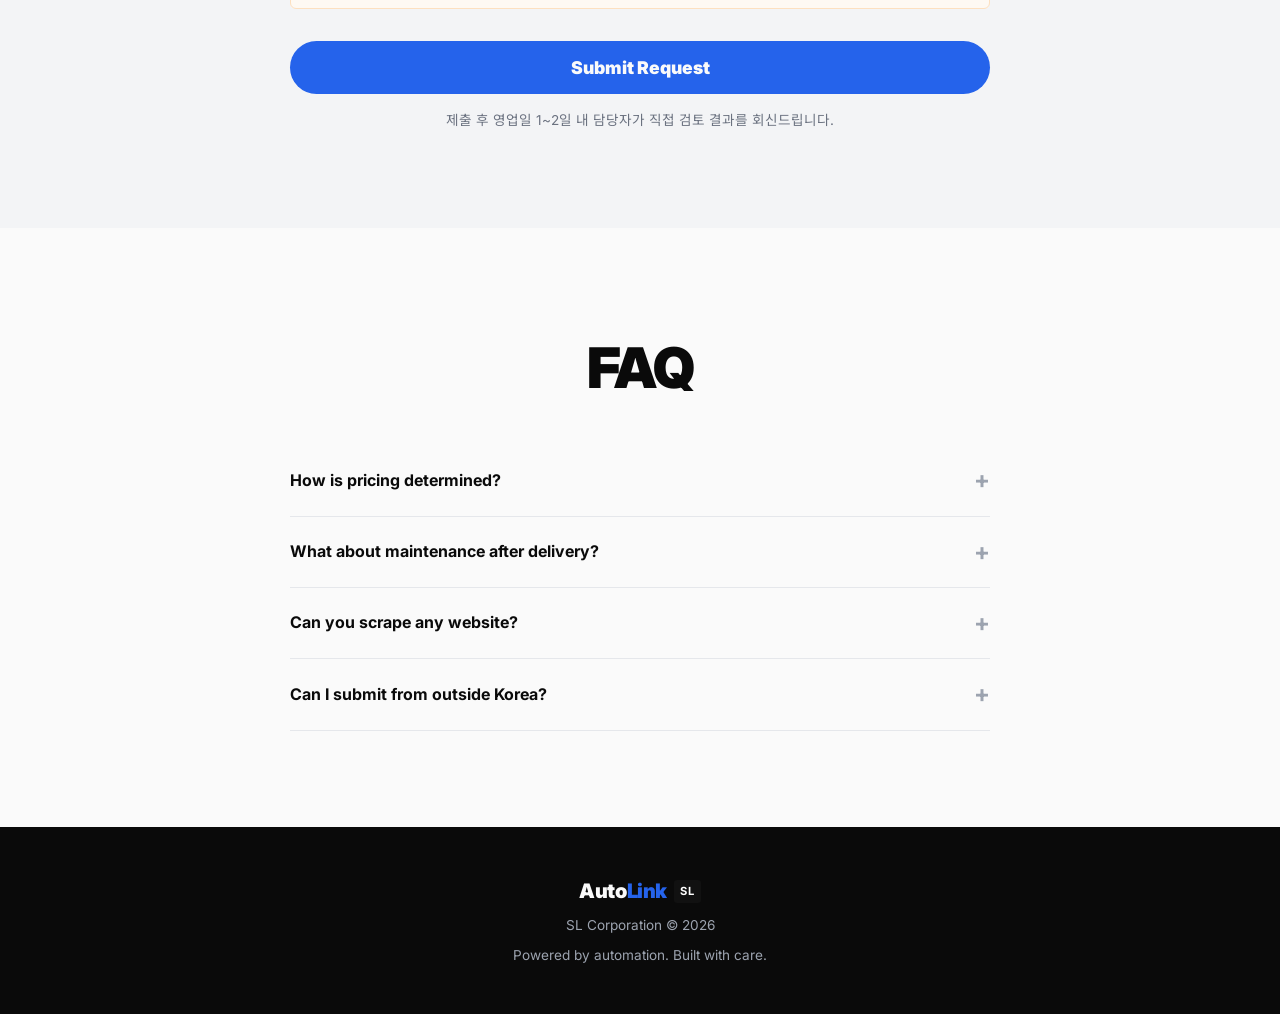
==== commit e6a7f13c: "Broaden site message — automation umbrella, not crawling-only The previous copy and signature cases " ====
--- a/site/index.html
+++ b/site/index.html
@@ -28,56 +28,125 @@
     <div class="hero-inner">
       <h1 class="kinetic-line line-1" data-i18n="hero_1">반복 업무,</h1>
       <h1 class="kinetic-line line-2 accent" data-i18n="hero_2">자동으로.</h1>
-      <p class="hero-sub" data-i18n="hero_sub">수집. 분석. 보고. 전부 자동화합니다.</p>
+      <p class="hero-sub" data-i18n="hero_sub">엑셀 노가다부터 데이터 수집까지, 사장님이 손 안 대도 돌아갑니다.</p>
       <div class="hero-words">
-        <span class="rotating-word" data-i18n="hero_w1">크롤링</span>
-        <span class="rotating-word" data-i18n="hero_w2">대시보드</span>
-        <span class="rotating-word" data-i18n="hero_w3">알림</span>
-        <span class="rotating-word" data-i18n="hero_w4">AI 분석</span>
+        <span class="rotating-word" data-i18n="hero_w1">엑셀·시트 자동화</span>
+        <span class="rotating-word" data-i18n="hero_w2">API 연동</span>
+        <span class="rotating-word" data-i18n="hero_w3">데이터 수집</span>
+        <span class="rotating-word" data-i18n="hero_w4">대시보드</span>
+        <span class="rotating-word" data-i18n="hero_w5">AI 분석</span>
+        <span class="rotating-word" data-i18n="hero_w6">카톡 알림</span>
       </div>
       <a href="#intake-form" class="hero-cta" data-i18n="hero_cta">무료 견적 받기</a>
+    </div>
+  </section>
+
+  <!-- SECTION 1b: Service Areas (4 categories) -->
+  <section id="service-areas">
+    <h2 class="section-title" data-i18n="areas_title">자동화하는 4가지 영역</h2>
+    <p class="section-desc" data-i18n="areas_desc">하나만 필요하셔도, 전부 묶어서 필요하셔도 모두 가능합니다.</p>
+    <div class="areas-grid">
+      <div class="area-card reveal">
+        <div class="area-num">01</div>
+        <h3 data-i18n="area1_title">엑셀 / 구글시트 자동화</h3>
+        <p data-i18n="area1_desc">매일 하시던 엑셀 정리·합산·보고서 작업을 자동으로. 시트는 핸드폰으로도 즉시 확인.</p>
+        <ul class="area-examples">
+          <li data-i18n="area1_ex1">"매일 매출이 자동으로 시트에 들어왔으면"</li>
+          <li data-i18n="area1_ex2">"엑셀 정리 작업이 1시간씩 걸려요"</li>
+          <li data-i18n="area1_ex3">"월말 보고서 만드는 데 이틀 써요"</li>
+        </ul>
+      </div>
+      <div class="area-card reveal">
+        <div class="area-num">02</div>
+        <h3 data-i18n="area2_title">API 연동·시스템 통합</h3>
+        <p data-i18n="area2_desc">스마트스토어·쿠팡·카카오·Notion·Slack 같은 서비스가 자동으로 데이터를 주고받게 만듭니다.</p>
+        <ul class="area-examples">
+          <li data-i18n="area2_ex1">"주문이 들어오면 카톡으로 알림"</li>
+          <li data-i18n="area2_ex2">"여러 채널 매출이 한 화면에"</li>
+          <li data-i18n="area2_ex3">"메일 받으면 Notion에 자동 정리"</li>
+        </ul>
+      </div>
+      <div class="area-card reveal">
+        <div class="area-num">03</div>
+        <h3 data-i18n="area3_title">웹 데이터 수집 (크롤링)</h3>
+        <p data-i18n="area3_desc">API가 없는 사이트에서 필요한 데이터를 자동 수집. 약관·법령 사전 검토 후 진행.</p>
+        <ul class="area-examples">
+          <li data-i18n="area3_ex1">"경쟁사 가격을 매일 모아주세요"</li>
+          <li data-i18n="area3_ex2">"신규 리뷰가 달리면 알림 받고 싶어요"</li>
+          <li data-i18n="area3_ex3">"부동산 매물 추적해주세요"</li>
+        </ul>
+      </div>
+      <div class="area-card reveal">
+        <div class="area-num">04</div>
+        <h3 data-i18n="area4_title">대시보드 + AI 분석</h3>
+        <p data-i18n="area4_desc">위 1~3에서 모인 데이터를 사장님이 한눈에 보는 웹 대시보드 + AI 자동 분석으로 정리.</p>
+        <ul class="area-examples">
+          <li data-i18n="area4_ex1">"리뷰 좋은 거/나쁜 거 자동 분류"</li>
+          <li data-i18n="area4_ex2">"매장별 KPI를 한 화면에"</li>
+          <li data-i18n="area4_ex3">"이상 징후 발견 시 즉시 카톡"</li>
+        </ul>
+      </div>
     </div>
   </section>
 
   <!-- SECTION 2: Portfolio Gallery -->
   <section id="portfolio">
     <h2 class="section-title" data-i18n="portfolio_title">이런 일을 합니다</h2>
+    <p class="section-desc" data-i18n="portfolio_desc">실제 의뢰가 많은 6가지 케이스. 사장님 상황에 맞춰 조합해 드립니다.</p>
     <div class="portfolio-grid">
       <div class="portfolio-card reveal">
+        <div class="card-icon">📈</div>
+        <h3 data-i18n="case1_title">매출 자동 집계</h3>
+        <p data-i18n="case1_desc">스마트스토어·쿠팡 주문을 매시간 구글시트에 자동 정리. 합계·차트는 시트에서 즉시 확인.</p>
+        <div class="card-tags">
+          <span class="card-tag-area" data-i18n="case1_area">엑셀·API</span>
+          <span class="card-tag" data-i18n="case1_tag">Standard</span>
+        </div>
+      </div>
+      <div class="portfolio-card reveal">
         <div class="card-icon">📊</div>
-        <h3 data-i18n="case1_title">가격 모니터링</h3>
-        <p data-i18n="case1_desc">경쟁사 가격을 자동 수집, 변동 시 즉시 알림. 대시보드에서 한눈에.</p>
-        <span class="card-tag" data-i18n="case1_tag">Standard</span>
-      </div>
-      <div class="portfolio-card reveal">
-        <div class="card-icon">🏠</div>
-        <h3 data-i18n="case2_title">매물 추적</h3>
-        <p data-i18n="case2_desc">부동산·중고차 등 신규 매물을 실시간 추적. 지도 대시보드 제공.</p>
-        <span class="card-tag" data-i18n="case2_tag">Premium</span>
-      </div>
-      <div class="portfolio-card reveal">
-        <div class="card-icon">📱</div>
-        <h3 data-i18n="case3_title">SNS 모니터링</h3>
-        <p data-i18n="case3_desc">인스타·유튜브·블로그 키워드 추적. 주간 리포트 자동 생성.</p>
-        <span class="card-tag" data-i18n="case3_tag">Standard</span>
+        <h3 data-i18n="case2_title">가격 모니터링</h3>
+        <p data-i18n="case2_desc">경쟁사 가격을 자동 수집, 변동 시 즉시 카톡 알림. 대시보드에서 한눈에 비교.</p>
+        <div class="card-tags">
+          <span class="card-tag-area" data-i18n="case2_area">크롤링</span>
+          <span class="card-tag" data-i18n="case2_tag">Standard</span>
+        </div>
+      </div>
+      <div class="portfolio-card reveal">
+        <div class="card-icon">📄</div>
+        <h3 data-i18n="case3_title">월말 보고서 자동화</h3>
+        <p data-i18n="case3_desc">회계·매출 데이터를 매월 1일 자동 수집 → PDF 보고서 생성 → 대표 메일로 발송.</p>
+        <div class="card-tags">
+          <span class="card-tag-area" data-i18n="case3_area">엑셀·PDF</span>
+          <span class="card-tag" data-i18n="case3_tag">Standard</span>
+        </div>
       </div>
       <div class="portfolio-card reveal">
         <div class="card-icon">⭐</div>
-        <h3 data-i18n="case4_title">리뷰 AI 분석</h3>
-        <p data-i18n="case4_desc">고객 리뷰를 AI가 분류·분석. 긍정/부정 트렌드를 대시보드로.</p>
-        <span class="card-tag signature" data-i18n="case4_tag">Signature</span>
+        <h3 data-i18n="case4_title">리뷰 AI 감성 분석</h3>
+        <p data-i18n="case4_desc">네이버·카카오·배민 리뷰를 AI가 긍정/부정 자동 분류. 주간 리포트가 매주 메일로.</p>
+        <div class="card-tags">
+          <span class="card-tag-area" data-i18n="case4_area">크롤링·AI</span>
+          <span class="card-tag signature" data-i18n="case4_tag">Signature</span>
+        </div>
       </div>
       <div class="portfolio-card reveal">
         <div class="card-icon">🛒</div>
         <h3 data-i18n="case5_title">매출 통합 대시보드</h3>
-        <p data-i18n="case5_desc">네이버·쿠팡·자사몰 매출을 하나의 대시보드에서 실시간 확인.</p>
-        <span class="card-tag" data-i18n="case5_tag">Premium</span>
+        <p data-i18n="case5_desc">네이버·쿠팡·자사몰·오프라인 POS까지, 모든 채널 매출을 하나의 대시보드에서 실시간 확인.</p>
+        <div class="card-tags">
+          <span class="card-tag-area" data-i18n="case5_area">API·대시보드</span>
+          <span class="card-tag" data-i18n="case5_tag">Premium</span>
+        </div>
       </div>
       <div class="portfolio-card reveal meta">
         <div class="card-icon">🔧</div>
         <h3 data-i18n="case6_title">이 사이트도 자동화</h3>
-        <p data-i18n="case6_desc">의뢰서 접수 → AI 분석 → 견적 → 응대까지, 이 사이트 자체가 자동화의 증거.</p>
-        <span class="card-tag" data-i18n="case6_tag">Meta</span>
+        <p data-i18n="case6_desc">의뢰서 접수 → AI 분석 → 검토 보고서 → 응대 초안까지, 이 사이트 자체가 자동화의 증거.</p>
+        <div class="card-tags">
+          <span class="card-tag-area" data-i18n="case6_area">메타</span>
+          <span class="card-tag" data-i18n="case6_tag">데모</span>
+        </div>
       </div>
     </div>
   </section>
@@ -126,8 +195,8 @@
     <div class="diff-grid">
       <div class="diff-item reveal">
         <span class="diff-num">01</span>
-        <h3 data-i18n="diff1_title">엑셀이 아닌 사이트로</h3>
-        <p data-i18n="diff1_desc">결과물을 엑셀이 아닌 웹 대시보드로 받습니다.</p>
+        <h3 data-i18n="diff1_title">원하는 형태로 결과물</h3>
+        <p data-i18n="diff1_desc">엑셀·시트·웹 대시보드·PDF·카톡 알림 — 사장님이 가장 편한 방식으로.</p>
       </div>
       <div class="diff-item reveal">
         <span class="diff-num">02</span>
--- a/site/style.css
+++ b/site/style.css
@@ -566,6 +566,107 @@
   .kinetic-line { font-size: clamp(2rem, 14vw, 3.5rem); }
 }
 
+/* === Service Areas (4 Categories) === */
+
+#service-areas {
+  background: #fafafa;
+}
+
+.areas-grid {
+  display: grid;
+  grid-template-columns: repeat(2, 1fr);
+  gap: 1.5rem;
+  max-width: 1100px;
+  margin: 0 auto;
+}
+
+.area-card {
+  background: #fff;
+  border: 1px solid #e5e7eb;
+  border-radius: 8px;
+  padding: 1.75rem;
+  transition: transform 0.2s, box-shadow 0.2s;
+}
+
+.area-card:hover {
+  transform: translateY(-3px);
+  box-shadow: 0 8px 24px rgba(0,0,0,0.08);
+}
+
+.area-num {
+  display: inline-block;
+  font-size: 0.85rem;
+  font-weight: 900;
+  letter-spacing: 0.1em;
+  color: #2563eb;
+  background: #dbeafe;
+  padding: 0.25rem 0.6rem;
+  border-radius: 3px;
+  margin-bottom: 0.8rem;
+}
+
+.area-card h3 {
+  font-size: 1.25rem;
+  font-weight: 900;
+  margin: 0 0 0.6rem;
+  letter-spacing: -0.02em;
+}
+
+.area-card > p {
+  color: #555;
+  line-height: 1.6;
+  margin-bottom: 1rem;
+}
+
+.area-examples {
+  list-style: none;
+  padding: 0;
+  margin: 0;
+  border-top: 1px dashed #e5e7eb;
+  padding-top: 0.9rem;
+}
+
+.area-examples li {
+  font-size: 0.9rem;
+  color: #6b7280;
+  padding: 0.25rem 0;
+  position: relative;
+  padding-left: 1rem;
+}
+
+.area-examples li::before {
+  content: "›";
+  position: absolute;
+  left: 0;
+  color: #2563eb;
+  font-weight: 700;
+}
+
+/* === Portfolio Card Tags === */
+
+.card-tags {
+  display: flex;
+  gap: 0.4rem;
+  flex-wrap: wrap;
+  align-items: center;
+  margin-top: 0.8rem;
+}
+
+.card-tag-area {
+  display: inline-block;
+  font-size: 0.75rem;
+  font-weight: 700;
+  color: #2563eb;
+  background: #eff6ff;
+  padding: 0.2rem 0.5rem;
+  border-radius: 3px;
+  letter-spacing: 0.02em;
+}
+
+@media (max-width: 768px) {
+  .areas-grid { grid-template-columns: 1fr; }
+}
+
 /* === Restructured Form: Legal Notice + Natural-Language First === */
 
 .legal-notice {
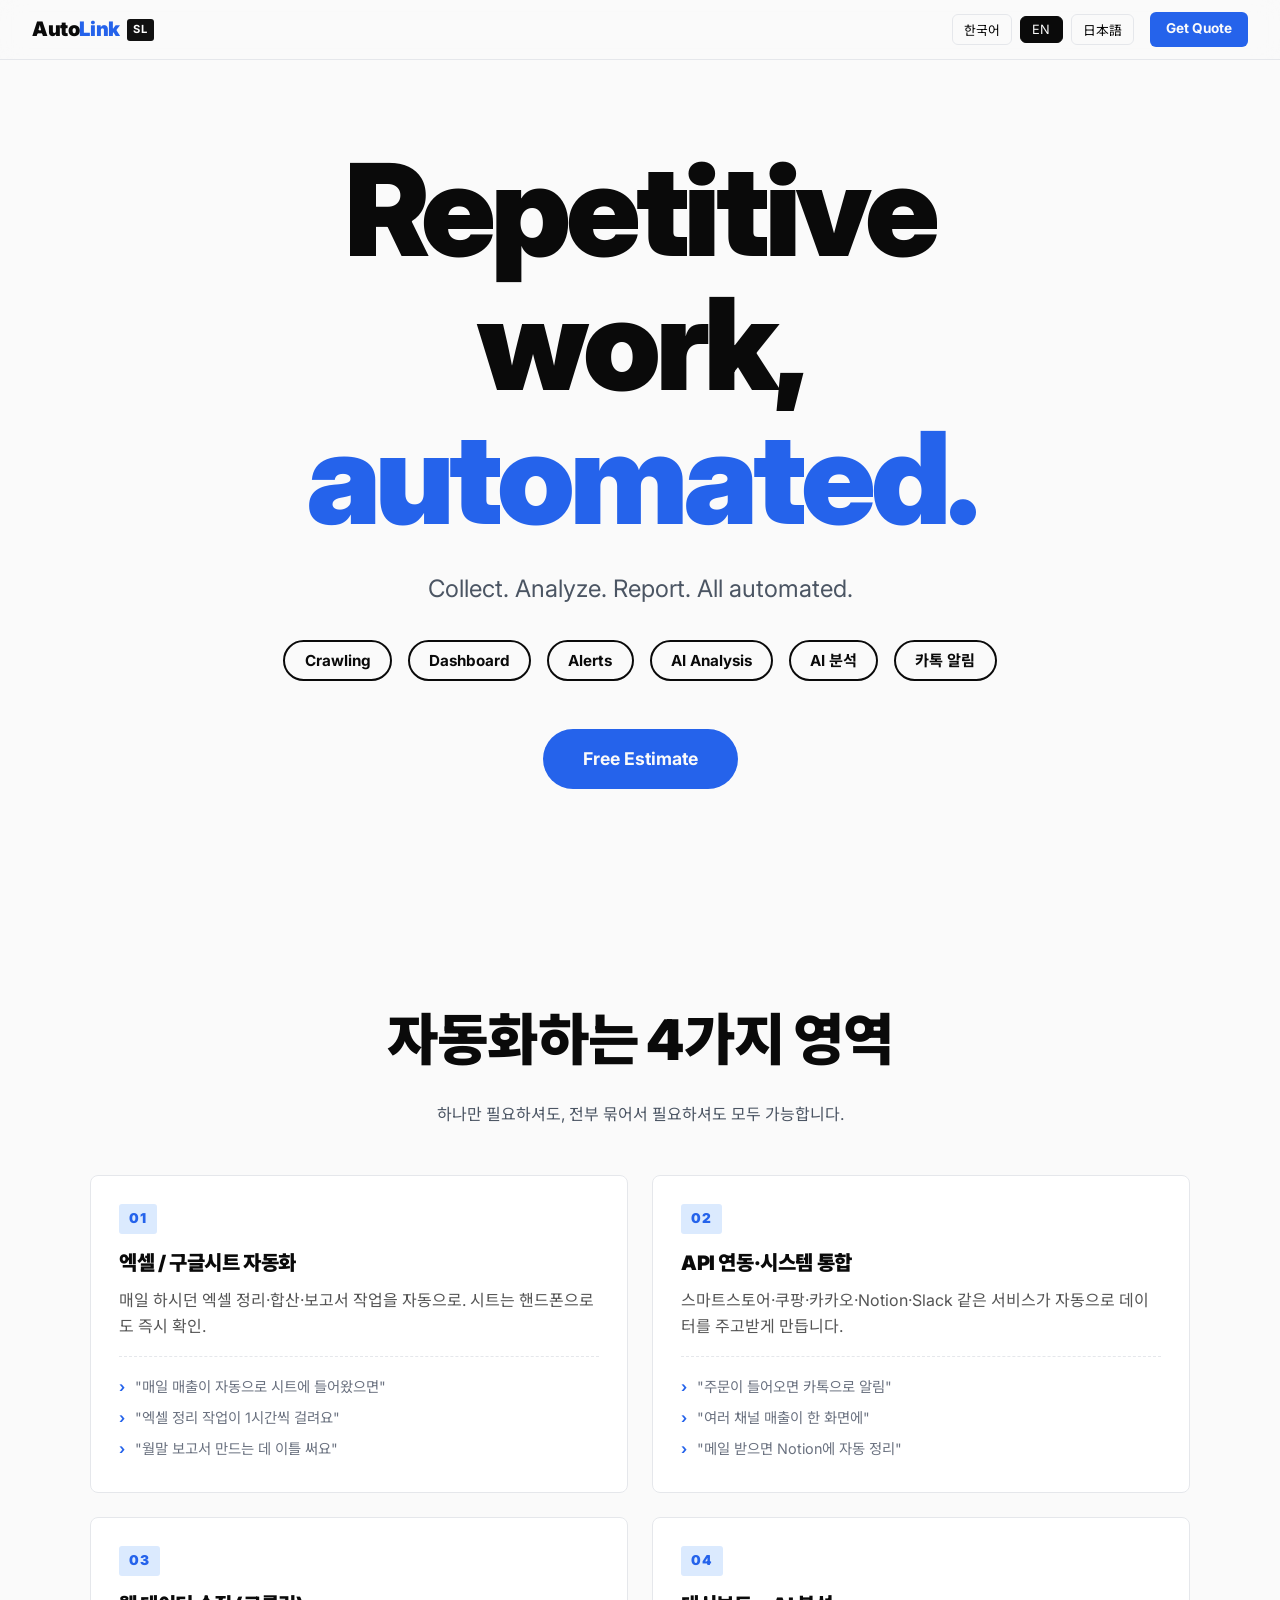
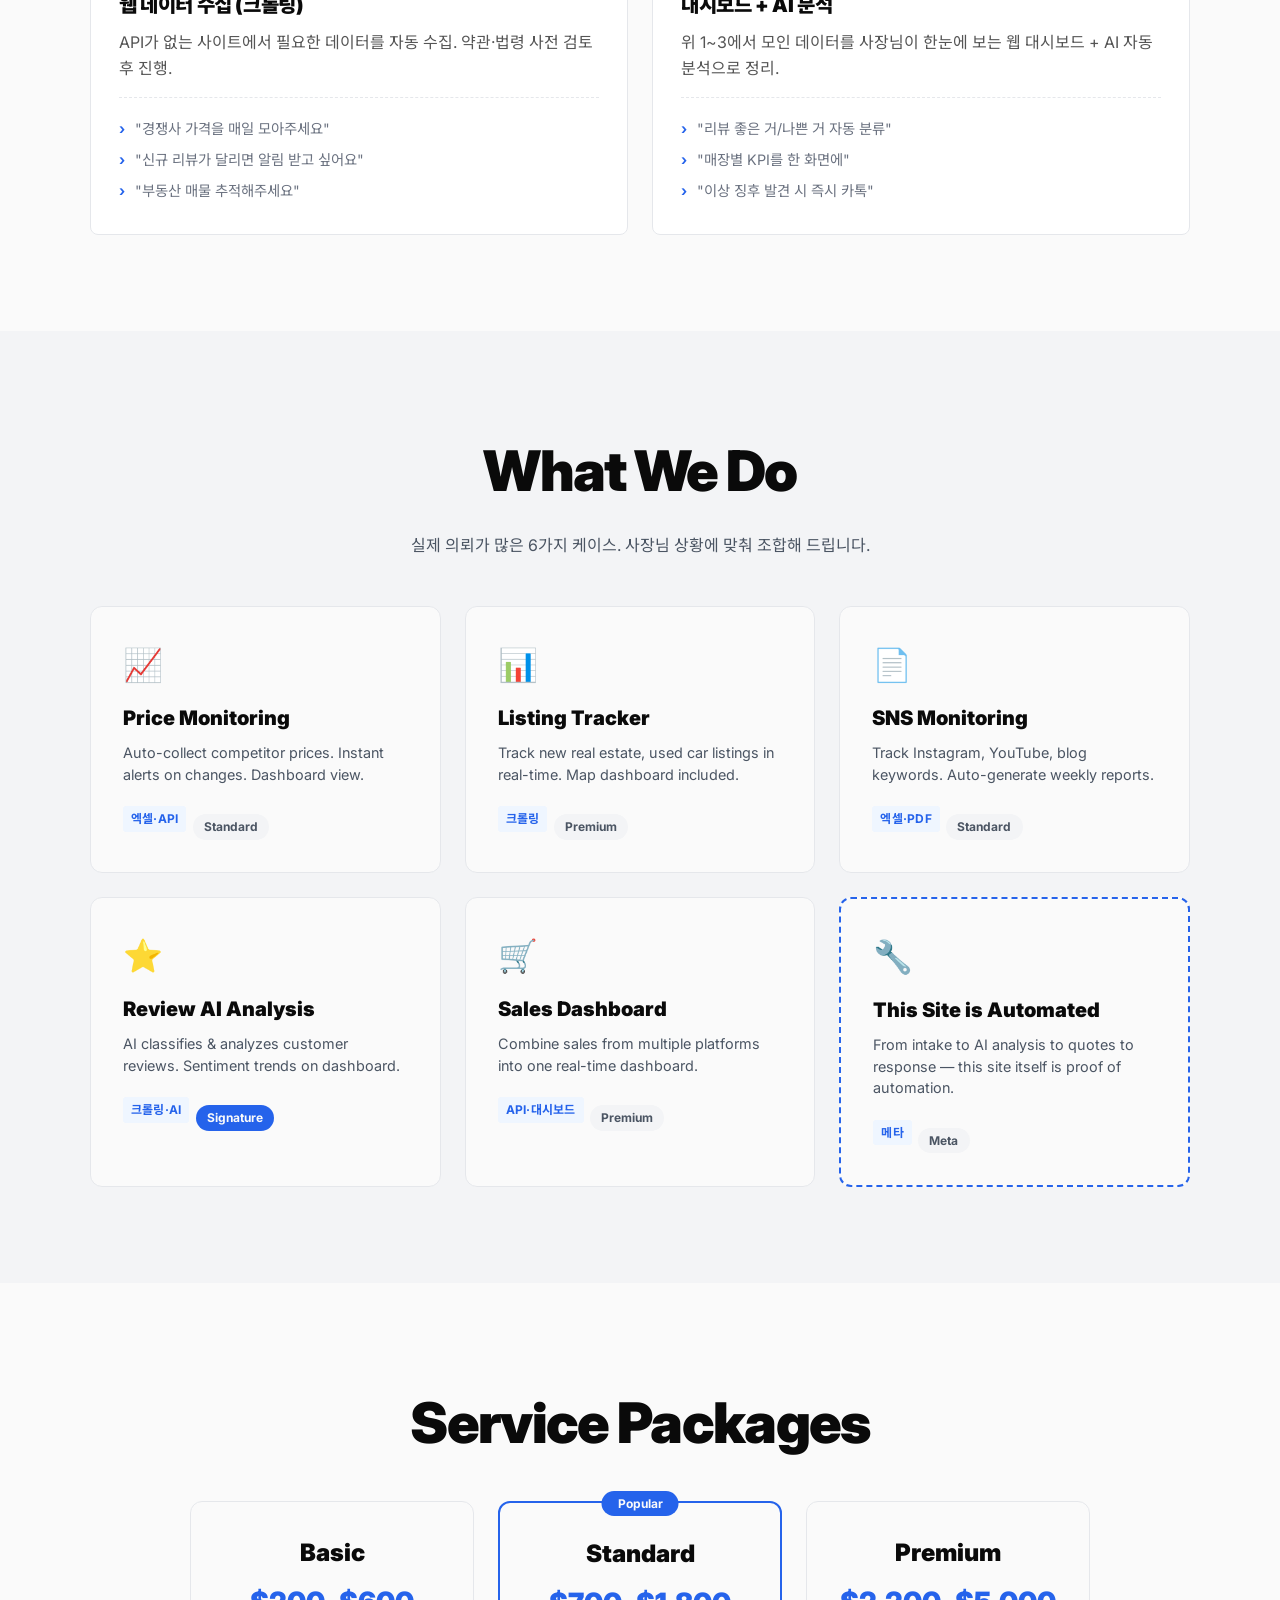
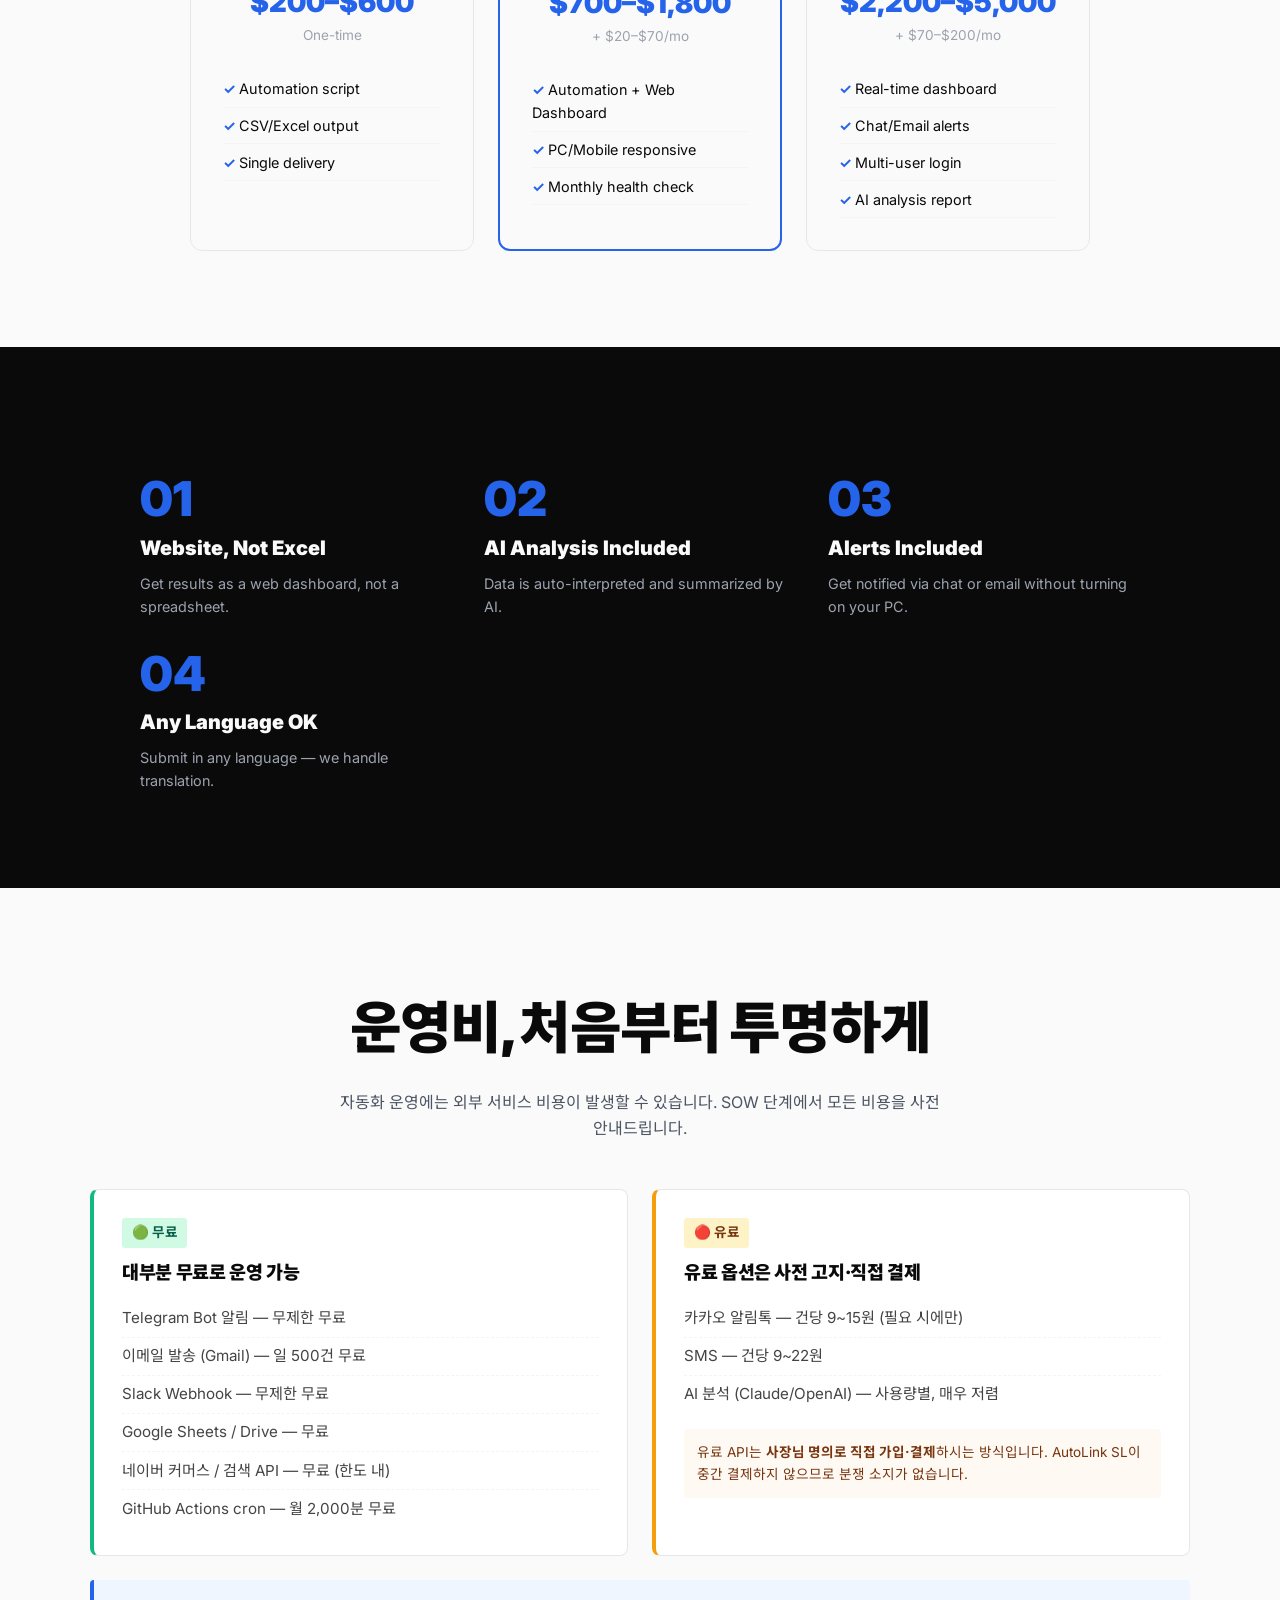
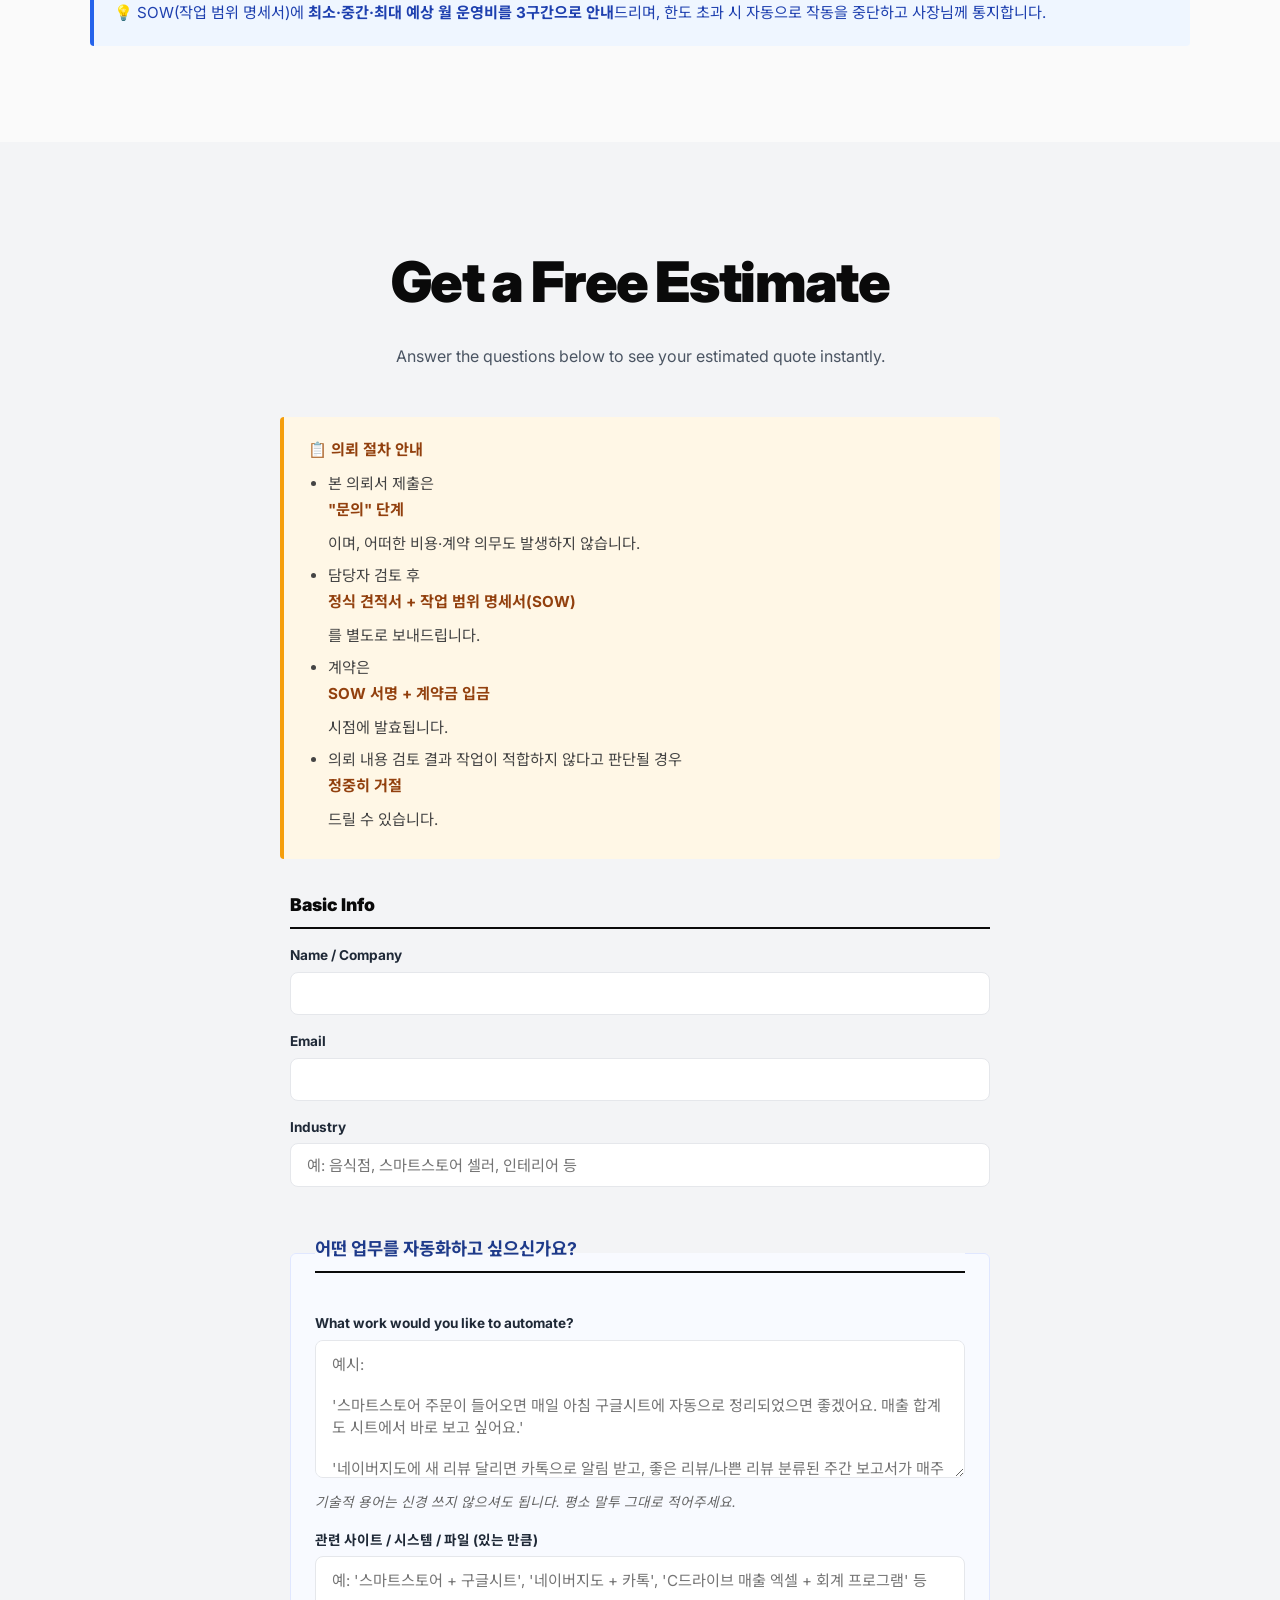
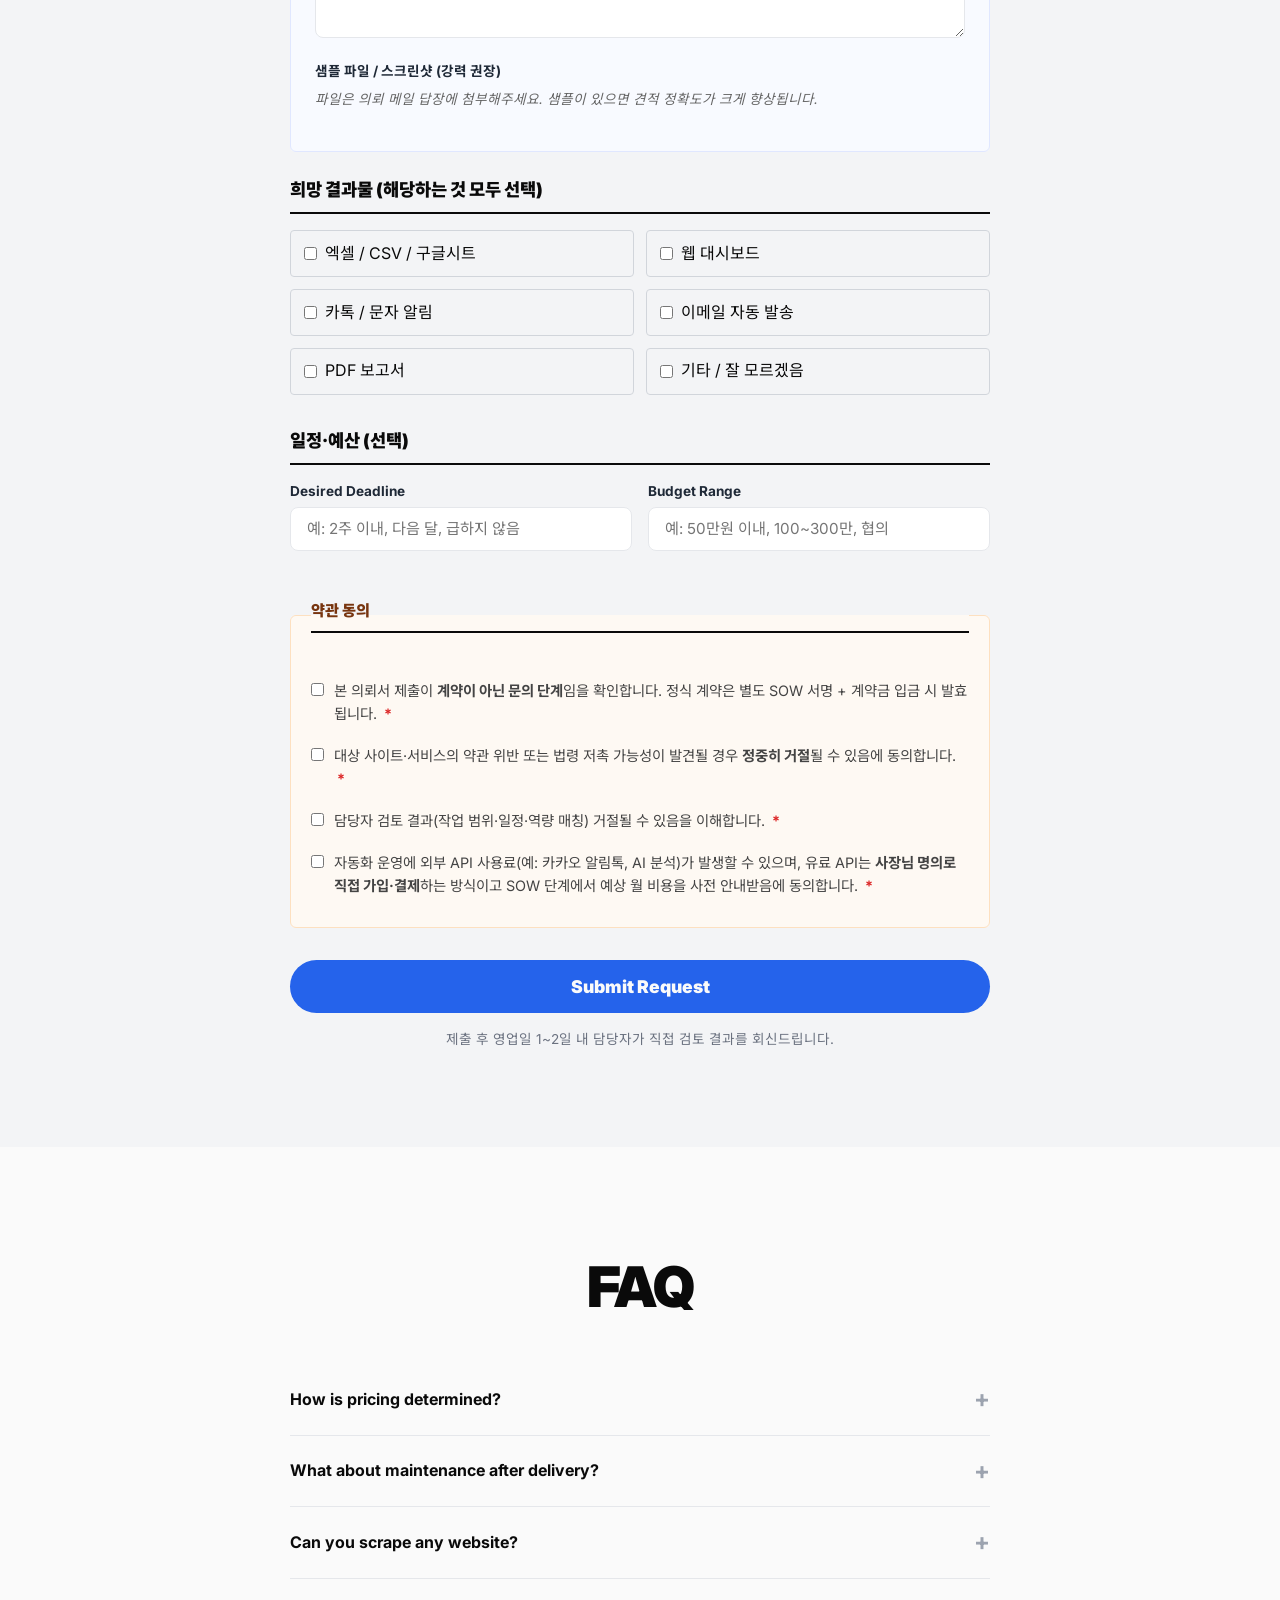
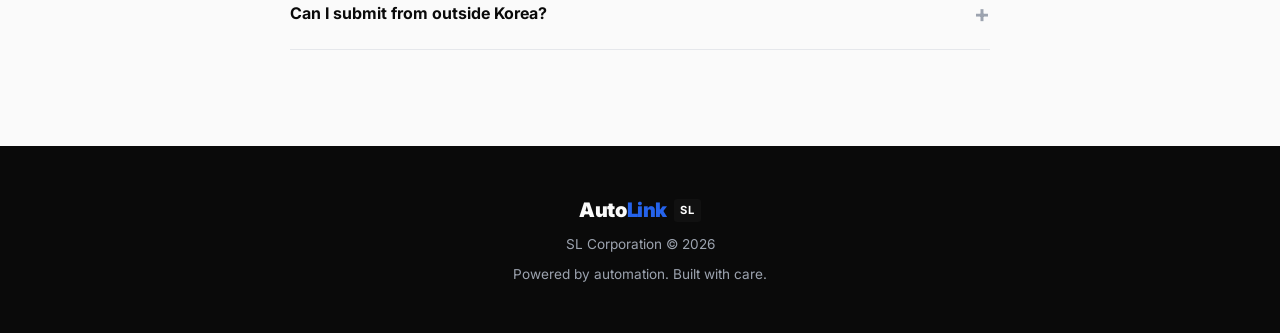
==== commit 3b523c8a: "Add 5-layer external-cost disclosure + business plan v1.1 The owner flagged a real risk: copy like "" ====
--- a/site/index.html
+++ b/site/index.html
@@ -205,14 +205,50 @@
       </div>
       <div class="diff-item reveal">
         <span class="diff-num">03</span>
-        <h3 data-i18n="diff3_title">알림 기본 포함</h3>
-        <p data-i18n="diff3_desc">PC를 켜지 않아도 카톡/이메일로 알림.</p>
+        <h3 data-i18n="diff3_title">원하는 채널로 알림</h3>
+        <p data-i18n="diff3_desc">텔레그램·이메일·슬랙 무료 채널부터 카카오 알림톡까지 — 비용 사전 안내.</p>
       </div>
       <div class="diff-item reveal">
         <span class="diff-num">04</span>
         <h3 data-i18n="diff4_title">어떤 언어든 OK</h3>
         <p data-i18n="diff4_desc">Submit in any language — we handle translation.</p>
       </div>
+    </div>
+  </section>
+
+  <!-- SECTION 4b: Operating Cost Transparency -->
+  <section id="cost-transparency">
+    <h2 class="section-title" data-i18n="cost_title">운영비, 처음부터 투명하게</h2>
+    <p class="section-desc" data-i18n="cost_desc">자동화 운영에는 외부 서비스 비용이 발생할 수 있습니다. SOW 단계에서 모든 비용을 사전 안내드립니다.</p>
+
+    <div class="cost-grid">
+      <div class="cost-card free reveal">
+        <div class="cost-badge" data-i18n="cost_free_badge">🟢 무료</div>
+        <h3 data-i18n="cost_free_title">대부분 무료로 운영 가능</h3>
+        <ul>
+          <li data-i18n="cost_free_1">Telegram Bot 알림 — 무제한 무료</li>
+          <li data-i18n="cost_free_2">이메일 발송 (Gmail) — 일 500건 무료</li>
+          <li data-i18n="cost_free_3">Slack Webhook — 무제한 무료</li>
+          <li data-i18n="cost_free_4">Google Sheets / Drive — 무료</li>
+          <li data-i18n="cost_free_5">네이버 커머스 / 검색 API — 무료 (한도 내)</li>
+          <li data-i18n="cost_free_6">GitHub Actions cron — 월 2,000분 무료</li>
+        </ul>
+      </div>
+
+      <div class="cost-card paid reveal">
+        <div class="cost-badge" data-i18n="cost_paid_badge">🔴 유료</div>
+        <h3 data-i18n="cost_paid_title">유료 옵션은 사전 고지·직접 결제</h3>
+        <ul>
+          <li data-i18n="cost_paid_1">카카오 알림톡 — 건당 9~15원 (필요 시에만)</li>
+          <li data-i18n="cost_paid_2">SMS — 건당 9~22원</li>
+          <li data-i18n="cost_paid_3">AI 분석 (Claude/OpenAI) — 사용량별, 매우 저렴</li>
+        </ul>
+        <p class="cost-policy" data-i18n="cost_policy">유료 API는 <strong>사장님 명의로 직접 가입·결제</strong>하시는 방식입니다. AutoLink SL이 중간 결제하지 않으므로 분쟁 소지가 없습니다.</p>
+      </div>
+    </div>
+
+    <div class="cost-disclaimer" data-i18n="cost_disclaimer">
+      💡 SOW(작업 범위 명세서)에 <strong>최소·중간·최대 예상 월 운영비를 3구간으로 안내</strong>드리며, 한도 초과 시 자동으로 작동을 중단하고 사장님께 통지합니다.
     </div>
   </section>
 
@@ -322,6 +358,10 @@
           <label class="agree-row">
             <input type="checkbox" name="agree_review" required>
             <span data-i18n="agree_review">담당자 검토 결과(작업 범위·일정·역량 매칭) 거절될 수 있음을 이해합니다. <span class="req">*</span></span>
+          </label>
+          <label class="agree-row">
+            <input type="checkbox" name="agree_cost" required>
+            <span data-i18n="agree_cost">자동화 운영에 외부 API 사용료(예: 카카오 알림톡, AI 분석)가 발생할 수 있으며, 유료 API는 <strong>사장님 명의로 직접 가입·결제</strong>하는 방식이고 SOW 단계에서 예상 월 비용을 사전 안내받음에 동의합니다. <span class="req">*</span></span>
           </label>
         </fieldset>
 
--- a/site/style.css
+++ b/site/style.css
@@ -667,6 +667,102 @@
   .areas-grid { grid-template-columns: 1fr; }
 }
 
+/* === Operating Cost Transparency === */
+
+#cost-transparency {
+  background: #fafafa;
+}
+
+.cost-grid {
+  display: grid;
+  grid-template-columns: 1fr 1fr;
+  gap: 1.5rem;
+  max-width: 1100px;
+  margin: 0 auto 1.5rem;
+}
+
+.cost-card {
+  background: #fff;
+  border: 1px solid #e5e7eb;
+  border-radius: 8px;
+  padding: 1.75rem;
+}
+
+.cost-card.free {
+  border-left: 4px solid #10b981;
+}
+
+.cost-card.paid {
+  border-left: 4px solid #f59e0b;
+}
+
+.cost-badge {
+  display: inline-block;
+  font-size: 0.85rem;
+  font-weight: 700;
+  padding: 0.25rem 0.6rem;
+  border-radius: 3px;
+  margin-bottom: 0.6rem;
+}
+
+.cost-card.free .cost-badge {
+  background: #d1fae5;
+  color: #065f46;
+}
+
+.cost-card.paid .cost-badge {
+  background: #fef3c7;
+  color: #78350f;
+}
+
+.cost-card h3 {
+  font-size: 1.15rem;
+  font-weight: 900;
+  margin: 0 0 0.8rem;
+  letter-spacing: -0.02em;
+}
+
+.cost-card ul {
+  list-style: none;
+  padding: 0;
+  margin: 0;
+}
+
+.cost-card li {
+  padding: 0.4rem 0;
+  font-size: 0.95rem;
+  color: #444;
+  border-bottom: 1px dashed #f3f4f6;
+}
+
+.cost-card li:last-child { border-bottom: none; }
+
+.cost-policy {
+  margin-top: 1rem;
+  padding: 0.8rem;
+  background: #fef9f3;
+  border-radius: 4px;
+  font-size: 0.85rem;
+  color: #78350f;
+  line-height: 1.6;
+}
+
+.cost-disclaimer {
+  max-width: 1100px;
+  margin: 0 auto;
+  padding: 1.25rem;
+  background: #eff6ff;
+  border-left: 4px solid #2563eb;
+  border-radius: 4px;
+  color: #1e40af;
+  font-size: 0.95rem;
+  line-height: 1.7;
+}
+
+@media (max-width: 768px) {
+  .cost-grid { grid-template-columns: 1fr; }
+}
+
 /* === Restructured Form: Legal Notice + Natural-Language First === */
 
 .legal-notice {
